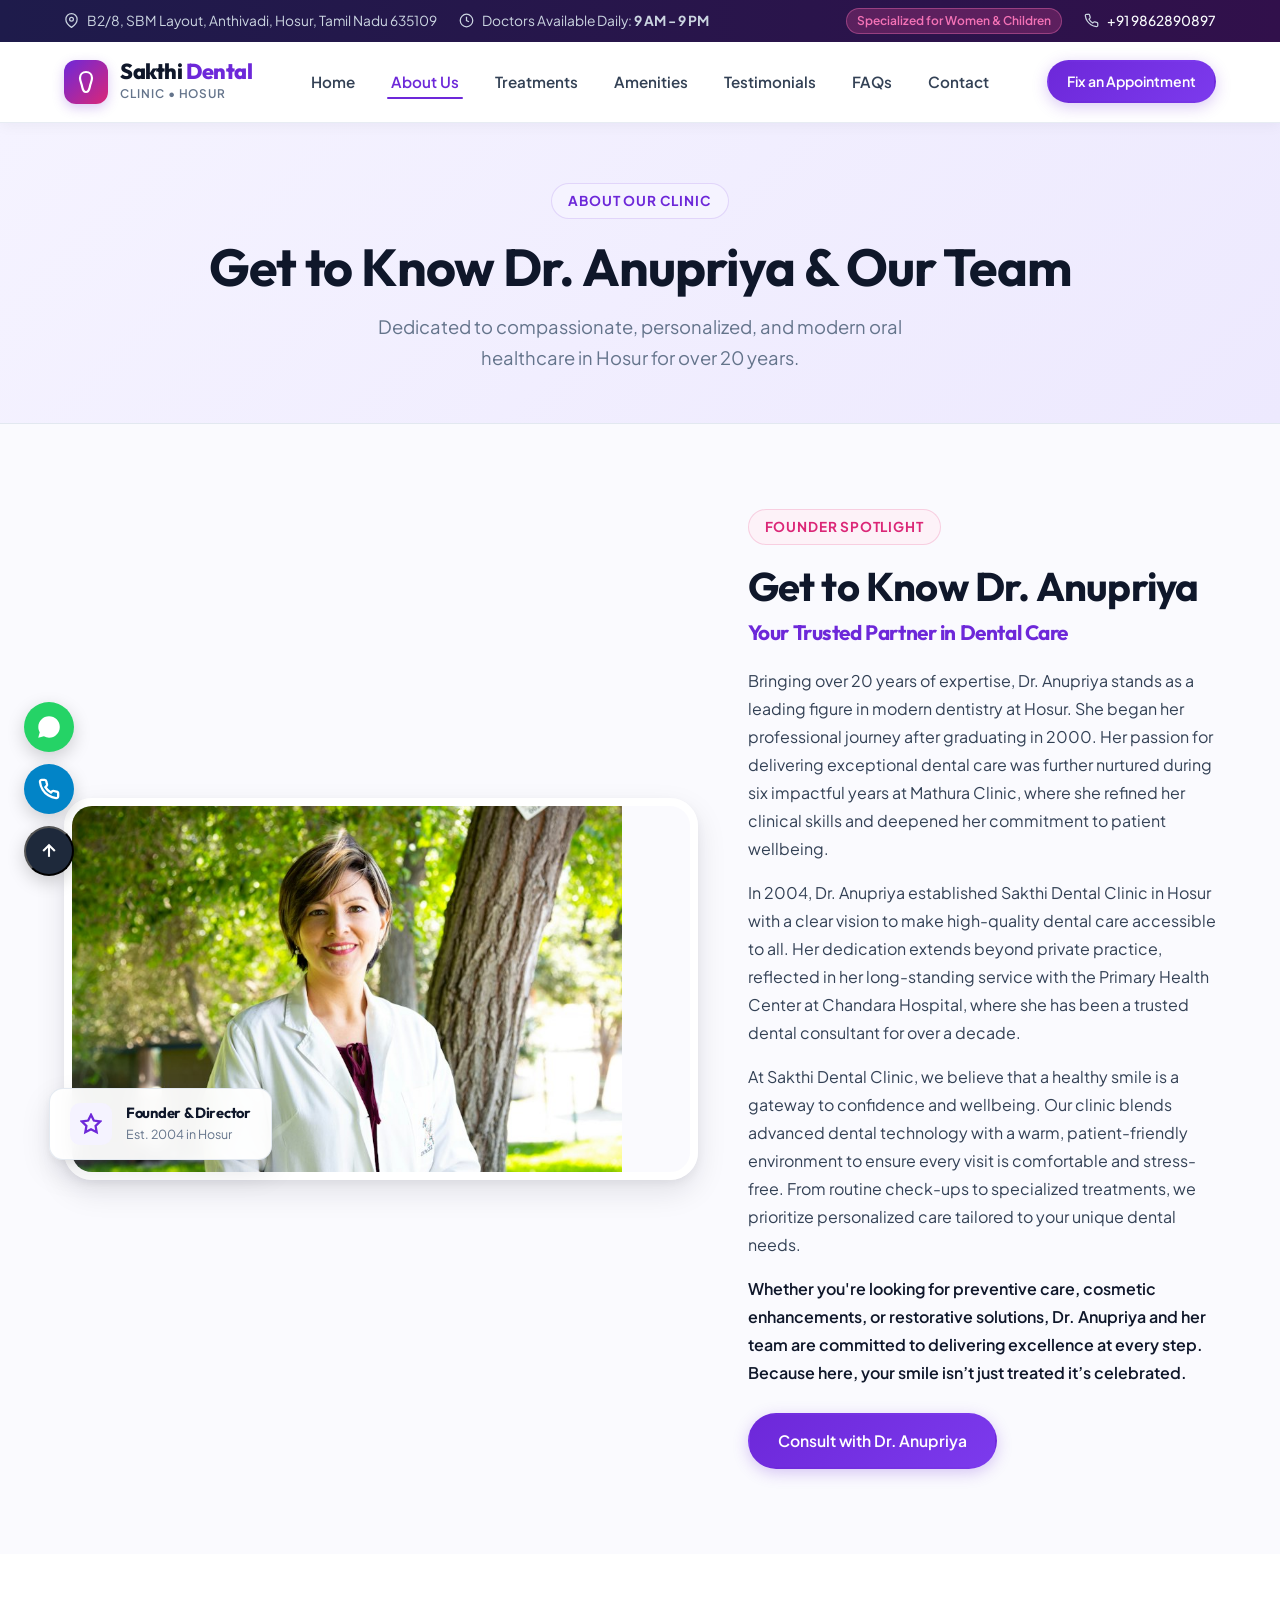
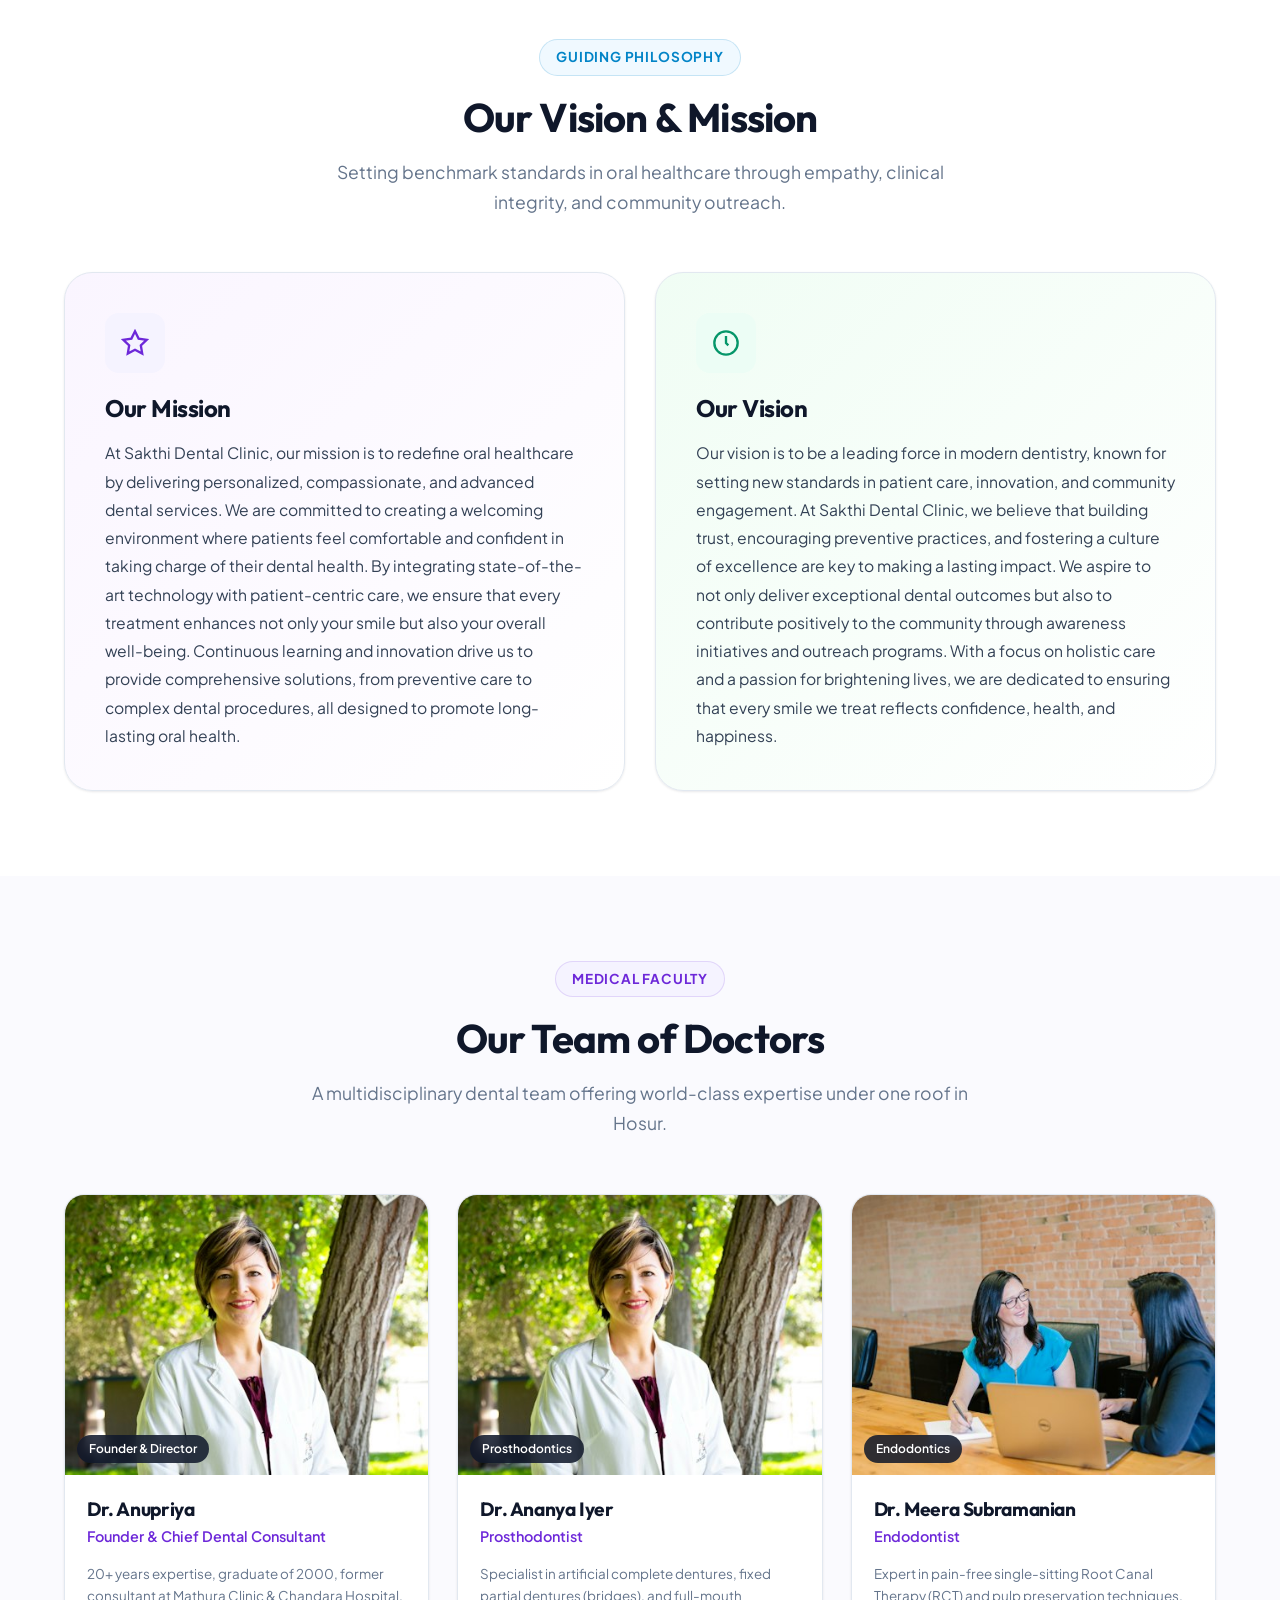
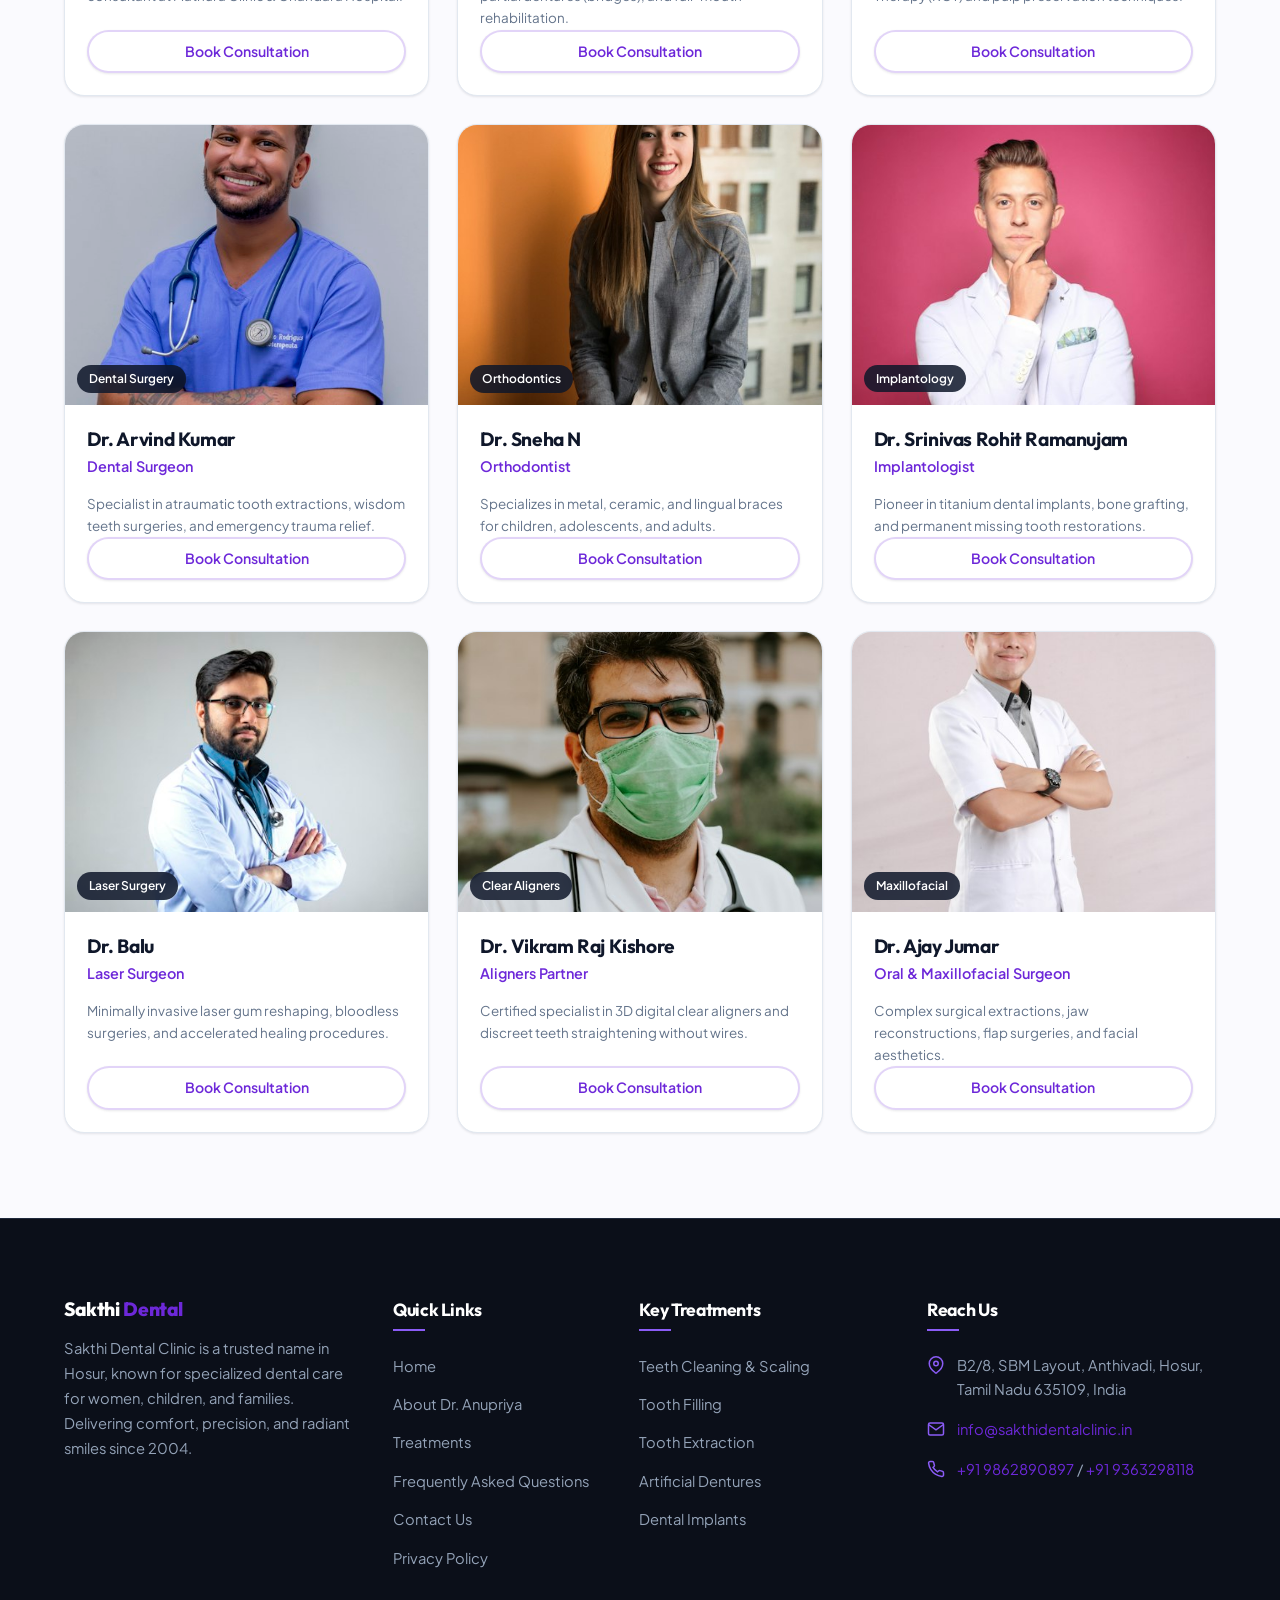
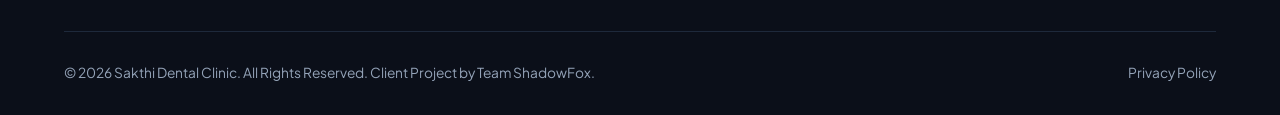
==== about.html @ 88b69bc2 "not completed" ====
<!DOCTYPE html>
<html lang="en">
<head>
  <meta charset="UTF-8">
  <meta name="viewport" content="width=device-width, initial-scale=1.0">
  <meta name="description" content="Learn about Dr. Anupriya, our vision, mission, and the expert panel of 9 dental specialists at Sakthi Dental Clinic Hosur.">
  <title>About Us | Dr. Anupriya & Specialist Dental Team | Sakthi Dental Clinic</title>

  <link rel="preconnect" href="https://fonts.googleapis.com">
  <link rel="preconnect" href="https://fonts.gstatic.com" crossorigin>
  <link href="https://fonts.googleapis.com/css2?family=Outfit:wght@500;600;700;800&family=Plus+Jakarta+Sans:wght@400;500;600;700&display=swap" rel="stylesheet">

  <link rel="stylesheet" href="assets/css/style.css">
  <link rel="icon" type="image/svg+xml" href="data:image/svg+xml,<svg xmlns='http://www.w3.org/2000/svg' viewBox='0 0 24 24' fill='%236D28D9'><path d='M12 2C8.5 2 6 4.5 6 8c0 3 1.5 5.5 2 8 .5 2.5 1 6 4 6s3.5-3.5 4-6c.5-2.5 2-5 2-8 0-3.5-2.5-6-6-6z'/></svg>">
</head>
<body>

  <!-- Top Announcement Bar -->
  <aside class="topbar" aria-label="Quick contact & clinic timings">
    <div class="container">
      <div class="topbar-content">
        <div class="topbar-left">
          <span class="topbar-item">
            <svg width="15" height="15" viewBox="0 0 24 24" fill="none" stroke="currentColor" stroke-width="2"><path d="M21 10c0 7-9 13-9 13s-9-6-9-13a9 9 0 0 1 18 0z"></path><circle cx="12" cy="10" r="3"></circle></svg>
            <span>B2/8, SBM Layout, Anthivadi, Hosur, Tamil Nadu 635109</span>
          </span>
          <span class="topbar-item">
            <svg width="15" height="15" viewBox="0 0 24 24" fill="none" stroke="currentColor" stroke-width="2"><circle cx="12" cy="12" r="10"></circle><polyline points="12 6 12 12 16 14"></polyline></svg>
            <span>Doctors Available Daily: <strong>9 AM - 9 PM</strong></span>
          </span>
        </div>
        <div class="topbar-right">
          <span class="topbar-badge">Specialized for Women & Children</span>
          <span class="topbar-item">
            <svg width="15" height="15" viewBox="0 0 24 24" fill="none" stroke="currentColor" stroke-width="2"><path d="M22 16.92v3a2 2 0 0 1-2.18 2 19.79 19.79 0 0 1-8.63-3.07 19.5 19.5 0 0 1-6-6 19.79 19.79 0 0 1-3.07-8.67A2 2 0 0 1 4.11 2h3a2 2 0 0 1 2 1.72 12.84 12.84 0 0 0 .7 2.81 2 2 0 0 1-.45 2.11L8.09 9.91a16 16 0 0 0 6 6l1.27-1.27a2 2 0 0 1 2.11-.45 12.84 12.84 0 0 0 2.81.7A2 2 0 0 1 22 16.92z"></path></svg>
            <a href="tel:+919862890897">+91 9862890897</a>
          </span>
        </div>
      </div>
    </div>
  </aside>

  <!-- Navigation -->
  <header class="navbar" role="banner">
    <div class="container">
      <div class="navbar-inner">
        <a href="index.html" class="brand-logo">
          <div class="brand-icon-wrap" aria-hidden="true">
            <svg viewBox="0 0 24 24" fill="none" stroke="currentColor" stroke-width="2.2">
              <path d="M12 2C8.5 2 6 4.5 6 8c0 3 1.5 5.5 2 8 .5 2.5 1 6 4 6s3.5-3.5 4-6c.5-2.5 2-5 2-8 0-3.5-2.5-6-6-6z"/>
            </svg>
          </div>
          <div class="brand-text">
            <span class="brand-name">Sakthi <span>Dental</span></span>
            <span class="brand-tagline">Clinic • Hosur</span>
          </div>
        </a>

        <nav role="navigation" aria-label="Primary navigation">
          <ul class="nav-links">
            <li><a href="index.html" class="nav-link">Home</a></li>
            <li><a href="about.html" class="nav-link active">About Us</a></li>
            <li><a href="treatments.html" class="nav-link">Treatments</a></li>
            <li><a href="index.html#amenities" class="nav-link">Amenities</a></li>
            <li><a href="index.html#testimonials" class="nav-link">Testimonials</a></li>
            <li><a href="faqs.html" class="nav-link">FAQs</a></li>
            <li><a href="contact.html" class="nav-link">Contact</a></li>
          </ul>
        </nav>

        <div class="nav-cta-wrap">
          <button type="button" class="btn btn-primary btn-sm" data-open-modal="appointment-modal">
            Fix an Appointment
          </button>
        </div>

        <button type="button" class="mobile-toggle" aria-label="Open navigation menu">
          <svg viewBox="0 0 24 24" fill="none" stroke="currentColor" stroke-width="2.2"><line x1="3" y1="12" x2="21" y2="12"></line><line x1="3" y1="6" x2="21" y2="6"></line><line x1="3" y1="18" x2="21" y2="18"></line></svg>
        </button>
      </div>
    </div>
  </header>

  <!-- Mobile Drawer -->
  <div class="mobile-drawer-backdrop" aria-hidden="true"></div>
  <aside class="mobile-drawer">
    <div>
      <div class="drawer-header">
        <a href="index.html" class="brand-logo">
          <span class="brand-name">Sakthi <span>Dental</span></span>
        </a>
        <button type="button" class="drawer-close" aria-label="Close menu">
          <svg width="20" height="20" viewBox="0 0 24 24" fill="none" stroke="currentColor" stroke-width="2.5"><line x1="18" y1="6" x2="6" y2="18"></line><line x1="6" y1="6" x2="18" y2="18"></line></svg>
        </button>
      </div>
      <ul class="drawer-links">
        <li><a href="index.html" class="drawer-link">Home <span>→</span></a></li>
        <li><a href="about.html" class="drawer-link active">About Us <span>→</span></a></li>
        <li><a href="treatments.html" class="drawer-link">Treatments <span>→</span></a></li>
        <li><a href="index.html#amenities" class="drawer-link">Clinic Facilities <span>→</span></a></li>
        <li><a href="index.html#testimonials" class="drawer-link">Testimonials <span>→</span></a></li>
        <li><a href="faqs.html" class="drawer-link">FAQs <span>→</span></a></li>
        <li><a href="contact.html" class="drawer-link">Contact Us <span>→</span></a></li>
        <li><a href="privacy-policy.html" class="drawer-link">Privacy Policy <span>→</span></a></li>
      </ul>
    </div>
    <div class="drawer-footer">
      <button type="button" class="btn btn-primary btn-block" data-open-modal="appointment-modal">
        Fix an Appointment
      </button>
    </div>
  </aside>

  <!-- Main Content -->
  <main id="main-content">

    <!-- Page Header Banner -->
    <section style="background: linear-gradient(135deg, #F5F3FF 0%, #EDE9FE 100%); padding: 60px 0 50px 0; border-bottom: 1px solid var(--border);">
      <div class="container text-center">
        <span class="section-badge">About Our Clinic</span>
        <h1 style="margin-bottom: 12px;">Get to Know Dr. Anupriya & Our Team</h1>
        <p style="font-size: 1.15rem; color: var(--muted); max-width: 600px; margin: 0 auto;">
          Dedicated to compassionate, personalized, and modern oral healthcare in Hosur for over 20 years.
        </p>
      </div>
    </section>

    <!-- Founder Section (Verbatim from Brief) -->
    <section class="section">
      <div class="container">
        <div class="hero-grid" style="align-items: center;">
          <div style="position: relative;">
            <div style="border-radius: var(--radius-xl); overflow: hidden; box-shadow: var(--shadow-lg); border: 8px solid #FFFFFF;">
              <img src="assets/images/dr-anupriya.jpg" alt="Dr. Anupriya, Founder of Sakthi Dental Clinic Hosur" width="550" height="520" style="object-fit: cover;">
            </div>
            <div class="floating-card" style="bottom: 20px; left: -15px;">
              <div class="floating-icon purple">
                <svg width="22" height="22" viewBox="0 0 24 24" fill="none" stroke="currentColor" stroke-width="2.5"><polygon points="12 2 15.09 8.26 22 9.27 17 14.14 18.18 21.02 12 17.77 5.82 21.02 7 14.14 2 9.27 8.91 8.26 12 2"></polygon></svg>
              </div>
              <div class="floating-text">
                <h5>Founder & Director</h5>
                <p>Est. 2004 in Hosur</p>
              </div>
            </div>
          </div>

          <div>
            <span class="section-badge pink">Founder Spotlight</span>
            <h2 style="margin-bottom: 8px;">Get to Know Dr. Anupriya</h2>
            <h3 style="color: var(--primary); font-size: 1.3rem; margin-bottom: 22px;">Your Trusted Partner in Dental Care</h3>

            <p style="margin-bottom: 16px; line-height: 1.75;">
              Bringing over 20 years of expertise, Dr. Anupriya stands as a leading figure in modern dentistry at Hosur. She began her professional journey after graduating in 2000. Her passion for delivering exceptional dental care was further nurtured during six impactful years at Mathura Clinic, where she refined her clinical skills and deepened her commitment to patient wellbeing.
            </p>
            <p style="margin-bottom: 16px; line-height: 1.75;">
              In 2004, Dr. Anupriya established Sakthi Dental Clinic in Hosur with a clear vision to make high-quality dental care accessible to all. Her dedication extends beyond private practice, reflected in her long-standing service with the Primary Health Center at Chandara Hospital, where she has been a trusted dental consultant for over a decade.
            </p>
            <p style="margin-bottom: 16px; line-height: 1.75;">
              At Sakthi Dental Clinic, we believe that a healthy smile is a gateway to confidence and wellbeing. Our clinic blends advanced dental technology with a warm, patient-friendly environment to ensure every visit is comfortable and stress-free. From routine check-ups to specialized treatments, we prioritize personalized care tailored to your unique dental needs.
            </p>
            <p style="margin-bottom: 26px; line-height: 1.75; font-weight: 600; color: var(--dark-900);">
              Whether you're looking for preventive care, cosmetic enhancements, or restorative solutions, Dr. Anupriya and her team are committed to delivering excellence at every step. Because here, your smile isn’t just treated it’s celebrated.
            </p>

            <button type="button" class="btn btn-primary" data-open-modal="appointment-modal" data-doctor="Dr. Anupriya (Founder)">
              Consult with Dr. Anupriya
            </button>
          </div>
        </div>
      </div>
    </section>

    <!-- Vision & Mission (Verbatim from Brief) -->
    <section class="section section-alt">
      <div class="container">
        <div class="section-header">
          <span class="section-badge blue">Guiding Philosophy</span>
          <h2 class="section-title">Our Vision & Mission</h2>
          <p class="section-subtitle">
            Setting benchmark standards in oral healthcare through empathy, clinical integrity, and community outreach.
          </p>
        </div>

        <div style="display: grid; grid-template-columns: repeat(auto-fit, minmax(320px, 1fr)); gap: 30px;">
          <!-- Mission Box -->
          <div style="background: linear-gradient(135deg, #FAF5FF 0%, #FFFFFF 100%); border-radius: var(--radius-xl); padding: 40px; border: 1px solid var(--border); box-shadow: var(--shadow-sm);">
            <div class="feature-icon-box purple" style="margin-bottom: 20px;">
              <svg width="28" height="28" viewBox="0 0 24 24" fill="none" stroke="currentColor" stroke-width="2"><path d="M12 2l3.09 6.26L22 9.27l-5 4.87 1.18 6.88L12 17.77l-6.18 3.25L7 14.14 2 9.27l6.91-1.01L12 2z"></path></svg>
            </div>
            <h3 style="font-size: 1.5rem; margin-bottom: 16px; color: var(--dark-900);">Our Mission</h3>
            <p style="color: var(--dark-700); line-height: 1.8; font-size: 0.98rem;">
              At Sakthi Dental Clinic, our mission is to redefine oral healthcare by delivering personalized, compassionate, and advanced dental services. We are committed to creating a welcoming environment where patients feel comfortable and confident in taking charge of their dental health. By integrating state-of-the-art technology with patient-centric care, we ensure that every treatment enhances not only your smile but also your overall well-being. Continuous learning and innovation drive us to provide comprehensive solutions, from preventive care to complex dental procedures, all designed to promote long-lasting oral health.
            </p>
          </div>

          <!-- Vision Box -->
          <div style="background: linear-gradient(135deg, #F0FDF4 0%, #FFFFFF 100%); border-radius: var(--radius-xl); padding: 40px; border: 1px solid var(--border); box-shadow: var(--shadow-sm);">
            <div class="feature-icon-box green" style="margin-bottom: 20px;">
              <svg width="28" height="28" viewBox="0 0 24 24" fill="none" stroke="currentColor" stroke-width="2"><circle cx="12" cy="12" r="10"></circle><polyline points="12 6 12 12 14 14"></polyline></svg>
            </div>
            <h3 style="font-size: 1.5rem; margin-bottom: 16px; color: var(--dark-900);">Our Vision</h3>
            <p style="color: var(--dark-700); line-height: 1.8; font-size: 0.98rem;">
              Our vision is to be a leading force in modern dentistry, known for setting new standards in patient care, innovation, and community engagement. At Sakthi Dental Clinic, we believe that building trust, encouraging preventive practices, and fostering a culture of excellence are key to making a lasting impact. We aspire to not only deliver exceptional dental outcomes but also to contribute positively to the community through awareness initiatives and outreach programs. With a focus on holistic care and a passion for brightening lives, we are dedicated to ensuring that every smile we treat reflects confidence, health, and happiness.
            </p>
          </div>
        </div>
      </div>
    </section>

    <!-- Our Team of Doctors (All 9 Doctors Verbatim) -->
    <section class="section" id="team">
      <div class="container">
        <div class="section-header">
          <span class="section-badge">Medical Faculty</span>
          <h2 class="section-title">Our Team of Doctors</h2>
          <p class="section-subtitle">
            A multidisciplinary dental team offering world-class expertise under one roof in Hosur.
          </p>
        </div>

        <div class="doctors-grid">
          <!-- Doctor 1: Dr. Anupriya -->
          <div class="doctor-card">
            <div class="doctor-image-wrap">
              <img src="assets/images/doctor-1.jpg" alt="Dr. Anupriya Founder Sakthi Dental Clinic" loading="lazy">
              <span class="doctor-badge-tag">Founder & Director</span>
            </div>
            <div class="doctor-details">
              <div>
                <h3 class="doctor-name">Dr. Anupriya</h3>
                <p class="doctor-specialty">Founder & Chief Dental Consultant</p>
                <p class="doctor-experience">20+ years expertise, graduate of 2000, former consultant at Mathura Clinic & Chandara Hospital.</p>
              </div>
              <button type="button" class="btn btn-secondary btn-sm" data-open-modal="appointment-modal" data-doctor="Dr. Anupriya (Founder)">
                Book Consultation
              </button>
            </div>
          </div>

          <!-- Doctor 2: Dr. Ananya Iyer -->
          <div class="doctor-card">
            <div class="doctor-image-wrap">
              <img src="assets/images/doctor-2.jpg" alt="Dr. Ananya Iyer Prosthodontist" loading="lazy">
              <span class="doctor-badge-tag">Prosthodontics</span>
            </div>
            <div class="doctor-details">
              <div>
                <h3 class="doctor-name">Dr. Ananya Iyer</h3>
                <p class="doctor-specialty">Prosthodontist</p>
                <p class="doctor-experience">Specialist in artificial complete dentures, fixed partial dentures (bridges), and full-mouth rehabilitation.</p>
              </div>
              <button type="button" class="btn btn-secondary btn-sm" data-open-modal="appointment-modal" data-doctor="Dr. Ananya Iyer (Prosthodontist)">
                Book Consultation
              </button>
            </div>
          </div>

          <!-- Doctor 3: Dr. Meera Subramanian -->
          <div class="doctor-card">
            <div class="doctor-image-wrap">
              <img src="assets/images/doctor-3.jpg" alt="Dr. Meera Subramanian Endodontist" loading="lazy">
              <span class="doctor-badge-tag">Endodontics</span>
            </div>
            <div class="doctor-details">
              <div>
                <h3 class="doctor-name">Dr. Meera Subramanian</h3>
                <p class="doctor-specialty">Endodontist</p>
                <p class="doctor-experience">Expert in pain-free single-sitting Root Canal Therapy (RCT) and pulp preservation techniques.</p>
              </div>
              <button type="button" class="btn btn-secondary btn-sm" data-open-modal="appointment-modal" data-doctor="Dr. Meera Subramanian (Endodontist)">
                Book Consultation
              </button>
            </div>
          </div>

          <!-- Doctor 4: Dr. Arvind Kumar -->
          <div class="doctor-card">
            <div class="doctor-image-wrap">
              <img src="assets/images/doctor-4.jpg" alt="Dr. Arvind Kumar Dental Surgeon" loading="lazy">
              <span class="doctor-badge-tag">Dental Surgery</span>
            </div>
            <div class="doctor-details">
              <div>
                <h3 class="doctor-name">Dr. Arvind Kumar</h3>
                <p class="doctor-specialty">Dental Surgeon</p>
                <p class="doctor-experience">Specialist in atraumatic tooth extractions, wisdom teeth surgeries, and emergency trauma relief.</p>
              </div>
              <button type="button" class="btn btn-secondary btn-sm" data-open-modal="appointment-modal" data-doctor="Dr. Arvind Kumar (Dental Surgeon)">
                Book Consultation
              </button>
            </div>
          </div>

          <!-- Doctor 5: Dr. Sneha N -->
          <div class="doctor-card">
            <div class="doctor-image-wrap">
              <img src="assets/images/doctor-5.jpg" alt="Dr. Sneha N Orthodontist" loading="lazy">
              <span class="doctor-badge-tag">Orthodontics</span>
            </div>
            <div class="doctor-details">
              <div>
                <h3 class="doctor-name">Dr. Sneha N</h3>
                <p class="doctor-specialty">Orthodontist</p>
                <p class="doctor-experience">Specializes in metal, ceramic, and lingual braces for children, adolescents, and adults.</p>
              </div>
              <button type="button" class="btn btn-secondary btn-sm" data-open-modal="appointment-modal" data-doctor="Dr. Sneha N (Orthodontist)">
                Book Consultation
              </button>
            </div>
          </div>

          <!-- Doctor 6: Dr. Srinivas Rohit Ramanujam -->
          <div class="doctor-card">
            <div class="doctor-image-wrap">
              <img src="assets/images/doctor-6.jpg" alt="Dr. Srinivas Rohit Ramanujam Implantologist" loading="lazy">
              <span class="doctor-badge-tag">Implantology</span>
            </div>
            <div class="doctor-details">
              <div>
                <h3 class="doctor-name">Dr. Srinivas Rohit Ramanujam</h3>
                <p class="doctor-specialty">Implantologist</p>
                <p class="doctor-experience">Pioneer in titanium dental implants, bone grafting, and permanent missing tooth restorations.</p>
              </div>
              <button type="button" class="btn btn-secondary btn-sm" data-open-modal="appointment-modal" data-doctor="Dr. Srinivas Rohit Ramanujam (Implantologist)">
                Book Consultation
              </button>
            </div>
          </div>

          <!-- Doctor 7: Dr. Balu -->
          <div class="doctor-card">
            <div class="doctor-image-wrap">
              <img src="assets/images/doctor-7.jpg" alt="Dr. Balu Laser Surgeon" loading="lazy">
              <span class="doctor-badge-tag">Laser Surgery</span>
            </div>
            <div class="doctor-details">
              <div>
                <h3 class="doctor-name">Dr. Balu</h3>
                <p class="doctor-specialty">Laser Surgeon</p>
                <p class="doctor-experience">Minimally invasive laser gum reshaping, bloodless surgeries, and accelerated healing procedures.</p>
              </div>
              <button type="button" class="btn btn-secondary btn-sm" data-open-modal="appointment-modal" data-doctor="Dr. Balu (Laser Surgeon)">
                Book Consultation
              </button>
            </div>
          </div>

          <!-- Doctor 8: Dr. Vikram Raj Kishore -->
          <div class="doctor-card">
            <div class="doctor-image-wrap">
              <img src="assets/images/doctor-8.jpg" alt="Dr. Vikram Raj Kishore Aligners Partner" loading="lazy">
              <span class="doctor-badge-tag">Clear Aligners</span>
            </div>
            <div class="doctor-details">
              <div>
                <h3 class="doctor-name">Dr. Vikram Raj Kishore</h3>
                <p class="doctor-specialty">Aligners Partner</p>
                <p class="doctor-experience">Certified specialist in 3D digital clear aligners and discreet teeth straightening without wires.</p>
              </div>
              <button type="button" class="btn btn-secondary btn-sm" data-open-modal="appointment-modal" data-doctor="Dr. Vikram Raj Kishore (Aligners Partner)">
                Book Consultation
              </button>
            </div>
          </div>

          <!-- Doctor 9: Dr. Ajay Jumar -->
          <div class="doctor-card">
            <div class="doctor-image-wrap">
              <img src="assets/images/doctor-9.jpg" alt="Dr. Ajay Jumar Oral & Maxillofacial Surgeon" loading="lazy">
              <span class="doctor-badge-tag">Maxillofacial</span>
            </div>
            <div class="doctor-details">
              <div>
                <h3 class="doctor-name">Dr. Ajay Jumar</h3>
                <p class="doctor-specialty">Oral & Maxillofacial Surgeon</p>
                <p class="doctor-experience">Complex surgical extractions, jaw reconstructions, flap surgeries, and facial aesthetics.</p>
              </div>
              <button type="button" class="btn btn-secondary btn-sm" data-open-modal="appointment-modal" data-doctor="Dr. Ajay Jumar (Oral & Maxillofacial Surgeon)">
                Book Consultation
              </button>
            </div>
          </div>
        </div>
      </div>
    </section>

  </main>

  <!-- Interactive Appointment Booking Modal -->
  <div id="appointment-modal" class="modal-overlay" role="dialog" aria-modal="true" aria-labelledby="modal-title">
    <div class="modal-card">
      <div class="modal-header">
        <h3 id="modal-title">Fix an Appointment</h3>
        <button type="button" class="modal-close-btn" data-close-modal aria-label="Close modal">
          <svg width="20" height="20" viewBox="0 0 24 24" fill="none" stroke="currentColor" stroke-width="2.5"><line x1="18" y1="6" x2="6" y2="18"></line><line x1="6" y1="6" x2="18" y2="18"></line></svg>
        </button>
      </div>

      <div class="modal-body">
        <form id="appointment-form">
          <div class="form-row">
            <div class="form-group">
              <label for="appt-name" class="form-label">Full Name <span class="required">*</span></label>
              <input type="text" id="appt-name" class="form-control" placeholder="e.g. Priya Sundaram" required>
            </div>
            <div class="form-group">
              <label for="appt-phone" class="form-label">Phone Number <span class="required">*</span></label>
              <input type="tel" id="appt-phone" class="form-control" placeholder="e.g. 9862890897" required>
            </div>
          </div>

          <div class="form-row">
            <div class="form-group">
              <label for="appt-email" class="form-label">Email Address (Optional)</label>
              <input type="email" id="appt-email" class="form-control" placeholder="name@domain.com">
            </div>
            <div class="form-group">
              <label for="appt-treatment" class="form-label">Select Treatment <span class="required">*</span></label>
              <select id="appt-treatment" class="form-control" required>
                <option value="">-- Choose Dental Service --</option>
                <option value="Teeth Cleaning & Scaling">Teeth Cleaning & Scaling</option>
                <option value="Tooth Filling">Tooth Filling</option>
                <option value="Tooth Extraction">Tooth Extraction</option>
                <option value="Artificial Complete Denture">Artificial Complete Denture</option>
                <option value="Dental Implants">Dental Implants</option>
                <option value="Laser Dentistry">Laser Dentistry</option>
                <option value="Root Canal Therapy">Root Canal Therapy</option>
                <option value="Wisdom Tooth Extraction">Wisdom Tooth Extraction</option>
                <option value="Fixed Partial Denture (Bridge)">Fixed Partial Denture (Bridge)</option>
                <option value="Teeth Whitening (Bleaching)">Teeth Whitening (Bleaching)</option>
                <option value="Veneers">Veneers</option>
                <option value="Pediatric Dentistry">Pediatric Dentistry</option>
                <option value="Flap Surgery">Flap Surgery</option>
                <option value="Orthodontic Braces">Orthodontic Braces</option>
                <option value="Clear Aligners">Clear Aligners</option>
              </select>
            </div>
          </div>

          <div class="form-row">
            <div class="form-group">
              <label for="appt-doctor" class="form-label">Preferred Doctor</label>
              <select id="appt-doctor" class="form-control">
                <option value="Any Available Specialist">Any Available Specialist</option>
                <option value="Dr. Anupriya (Founder)">Dr. Anupriya (Founder)</option>
                <option value="Dr. Ananya Iyer (Prosthodontist)">Dr. Ananya Iyer (Prosthodontist)</option>
                <option value="Dr. Meera Subramanian (Endodontist)">Dr. Meera Subramanian (Endodontist)</option>
                <option value="Dr. Arvind Kumar (Dental Surgeon)">Dr. Arvind Kumar (Dental Surgeon)</option>
                <option value="Dr. Sneha N (Orthodontist)">Dr. Sneha N (Orthodontist)</option>
                <option value="Dr. Srinivas Rohit Ramanujam (Implantologist)">Dr. Srinivas Rohit Ramanujam (Implantologist)</option>
                <option value="Dr. Balu (Laser Surgeon)">Dr. Balu (Laser Surgeon)</option>
                <option value="Dr. Vikram Raj Kishore (Aligners Partner)">Dr. Vikram Raj Kishore (Aligners Partner)</option>
                <option value="Dr. Ajay Jumar (Oral & Maxillofacial Surgeon)">Dr. Ajay Jumar (Oral & Maxillofacial)</option>
              </select>
            </div>
            <div class="form-group">
              <label for="appt-date" class="form-label">Preferred Date <span class="required">*</span></label>
              <input type="date" id="appt-date" class="form-control" required>
            </div>
          </div>

          <div class="form-group">
            <label class="form-label">Preferred Time Slot</label>
            <input type="hidden" id="appt-slot" value="Morning (9:00 AM - 12:00 PM)">
            <div class="time-slots-group">
              <button type="button" class="time-slot-btn selected" data-slot="Morning (9:00 AM - 12:00 PM)">Morning (9AM-12PM)</button>
              <button type="button" class="time-slot-btn" data-slot="Afternoon (1:00 PM - 4:00 PM)">Afternoon (1PM-4PM)</button>
              <button type="button" class="time-slot-btn" data-slot="Evening (5:00 PM - 8:00 PM)">Evening (5PM-8PM)</button>
            </div>
          </div>

          <div style="margin-top: 24px;">
            <button type="submit" class="btn btn-primary btn-block">Confirm Appointment Request</button>
          </div>
        </form>
      </div>
    </div>
  </div>

  <!-- Floating Action Buttons -->
  <aside class="floating-actions" aria-label="Quick Actions">
    <a href="https://wa.me/919862890897?text=Hello%20Sakthi%20Dental%20Clinic,%20I%20would%20like%20to%20inquire%20about%20an%20appointment." target="_blank" rel="noopener noreferrer" class="float-btn whatsapp" title="Chat on WhatsApp">
      <svg width="26" height="26" viewBox="0 0 24 24" fill="currentColor"><path d="M12.04 2c-5.46 0-9.91 4.45-9.91 9.91 0 1.75.46 3.45 1.32 4.95L2.05 22l5.25-1.38c1.45.79 3.08 1.21 4.74 1.21 5.46 0 9.91-4.45 9.91-9.91 0-2.65-1.03-5.14-2.9-7.01A9.816 9.816 0 0 0 12.04 2z"/></svg>
    </a>
    <a href="tel:+919862890897" class="float-btn call" title="Call Sakthi Dental Clinic">
      <svg width="22" height="22" viewBox="0 0 24 24" fill="none" stroke="currentColor" stroke-width="2.5"><path d="M22 16.92v3a2 2 0 0 1-2.18 2 19.79 19.79 0 0 1-8.63-3.07 19.5 19.5 0 0 1-6-6 19.79 19.79 0 0 1-3.07-8.67A2 2 0 0 1 4.11 2h3a2 2 0 0 1 2 1.72 12.84 12.84 0 0 0 .7 2.81 2 2 0 0 1-.45 2.11L8.09 9.91a16 16 0 0 0 6 6l1.27-1.27a2 2 0 0 1 2.11-.45 12.84 12.84 0 0 0 2.81.7A2 2 0 0 1 22 16.92z"></path></svg>
    </a>
    <button type="button" class="float-btn back-to-top" title="Back to Top">
      <svg width="20" height="20" viewBox="0 0 24 24" fill="none" stroke="currentColor" stroke-width="2.5"><line x1="12" y1="19" x2="12" y2="5"></line><polyline points="5 12 12 5 19 12"></polyline></svg>
    </button>
  </aside>

  <!-- Footer -->
  <footer class="footer">
    <div class="container">
      <div class="footer-grid">
        <div class="footer-col footer-about">
          <div class="brand-logo" style="margin-bottom: 16px;">
            <span class="brand-name" style="color:#FFFFFF; font-size:1.2rem;">Sakthi <span>Dental</span></span>
          </div>
          <p>
            Sakthi Dental Clinic is a trusted name in Hosur, known for specialized dental care for women, children, and families. Delivering comfort, precision, and radiant smiles since 2004.
          </p>
        </div>

        <div class="footer-col">
          <h4>Quick Links</h4>
          <ul class="footer-links">
            <li><a href="index.html">Home</a></li>
            <li><a href="about.html">About Dr. Anupriya</a></li>
            <li><a href="treatments.html">Treatments</a></li>
            <li><a href="faqs.html">Frequently Asked Questions</a></li>
            <li><a href="contact.html">Contact Us</a></li>
            <li><a href="privacy-policy.html">Privacy Policy</a></li>
          </ul>
        </div>

        <div class="footer-col">
          <h4>Key Treatments</h4>
          <ul class="footer-links">
            <li><a href="treatments.html#teeth-cleaning">Teeth Cleaning & Scaling</a></li>
            <li><a href="treatments.html#tooth-filling">Tooth Filling</a></li>
            <li><a href="treatments.html#tooth-extraction">Tooth Extraction</a></li>
            <li><a href="treatments.html#complete-denture">Artificial Dentures</a></li>
            <li><a href="treatments.html#dental-implants">Dental Implants</a></li>
          </ul>
        </div>

        <div class="footer-col">
          <h4>Reach Us</h4>
          <div class="footer-contact-item">
            <svg width="18" height="18" viewBox="0 0 24 24" fill="none" stroke="currentColor" stroke-width="2"><path d="M21 10c0 7-9 13-9 13s-9-6-9-13a9 9 0 0 1 18 0z"></path><circle cx="12" cy="10" r="3"></circle></svg>
            <span>B2/8, SBM Layout, Anthivadi, Hosur, Tamil Nadu 635109, India</span>
          </div>
          <div class="footer-contact-item">
            <svg width="18" height="18" viewBox="0 0 24 24" fill="none" stroke="currentColor" stroke-width="2"><path d="M4 4h16c1.1 0 2 .9 2 2v12c0 1.1-.9 2-2 2H4c-1.1 0-2-.9-2-2V6c0-1.1.9-2 2-2z"></path><polyline points="22,6 12,13 2,6"></polyline></svg>
            <a href="mailto:info@sakthidentalclinic.in">info@sakthidentalclinic.in</a>
          </div>
          <div class="footer-contact-item">
            <svg width="18" height="18" viewBox="0 0 24 24" fill="none" stroke="currentColor" stroke-width="2"><path d="M22 16.92v3a2 2 0 0 1-2.18 2 19.79 19.79 0 0 1-8.63-3.07 19.5 19.5 0 0 1-6-6 19.79 19.79 0 0 1-3.07-8.67A2 2 0 0 1 4.11 2h3a2 2 0 0 1 2 1.72 12.84 12.84 0 0 0 .7 2.81 2 2 0 0 1-.45 2.11L8.09 9.91a16 16 0 0 0 6 6l1.27-1.27a2 2 0 0 1 2.11-.45 12.84 12.84 0 0 0 2.81.7A2 2 0 0 1 22 16.92z"></path></svg>
            <div>
              <a href="tel:+919862890897">+91 9862890897</a> / <a href="tel:+919363298118">+91 9363298118</a>
            </div>
          </div>
        </div>
      </div>

      <div class="footer-bottom">
        <div>
          &copy; 2026 Sakthi Dental Clinic. All Rights Reserved. Client Project by Team ShadowFox.
        </div>
        <div>
          <a href="privacy-policy.html">Privacy Policy</a>
        </div>
      </div>
    </div>
  </footer>

  <script src="assets/js/main.js"></script>
</body>
</html>
---- assets/css/style.css ----
/* ==========================================================================
   Sakthi Dental Clinic - Main Stylesheet
   Client: Sakthi Dental Clinic (Hosur, Tamil Nadu)
   Design System: Soft Lavender, Calming Medical Blue, Gentle Rose & Slate
   Audience: Women, Children, Families, and Senior Citizens
   ========================================================================== */

:root {
  /* Brand Color Palette */
  --primary: #6D28D9;          /* Royal Lavender / Violet */
  --primary-hover: #5B21B6;
  --primary-light: #8B5CF6;
  --primary-subtle: #F5F3FF;
  --primary-glow: rgba(109, 40, 217, 0.15);

  --accent-blue: #0284C7;       /* Medical Dental Trust Blue */
  --accent-blue-hover: #0369A1;
  --accent-blue-subtle: #F0F9FF;

  --accent-pink: #DB2777;       /* Warm Rose Pink (Pediatric & Women Care) */
  --accent-pink-subtle: #FDF2F8;

  --success: #059669;
  --success-subtle: #ECFDF5;
  --warning: #D97706;
  --error: #DC2626;
  --error-subtle: #FEF2F2;

  /* Neutrals */
  --dark-900: #0F172A;         /* Primary Headings */
  --dark-800: #1E293B;
  --dark-700: #334155;         /* Body Text */
  --muted: #64748B;            /* Captions & Subtext */
  --border: #E2E8F0;           /* Subtle borders */
  --border-light: #F1F5F9;
  --surface: #FFFFFF;
  --surface-alt: #F8FAFC;
  --surface-tint: #FAFAFE;

  /* Typography */
  --font-main: 'Plus Jakarta Sans', system-ui, -apple-system, BlinkMacSystemFont, 'Segoe UI', Roboto, sans-serif;
  --font-display: 'Outfit', system-ui, -apple-system, sans-serif;

  /* Spacing & Borders */
  --radius-sm: 8px;
  --radius-md: 14px;
  --radius-lg: 20px;
  --radius-xl: 28px;
  --radius-full: 9999px;

  /* Shadows */
  --shadow-sm: 0 1px 3px rgba(15, 23, 42, 0.06), 0 1px 2px rgba(15, 23, 42, 0.04);
  --shadow-md: 0 4px 14px rgba(15, 23, 42, 0.08), 0 2px 6px rgba(15, 23, 42, 0.04);
  --shadow-lg: 0 12px 30px rgba(15, 23, 42, 0.10), 0 4px 10px rgba(15, 23, 42, 0.05);
  --shadow-hover: 0 18px 38px rgba(109, 40, 217, 0.14), 0 6px 14px rgba(15, 23, 42, 0.06);

  /* Transitions */
  --transition-fast: 0.2s cubic-bezier(0.4, 0, 0.2, 1);
  --transition-smooth: 0.3s cubic-bezier(0.4, 0, 0.2, 1);
  --transition-bounce: 0.4s cubic-bezier(0.175, 0.885, 0.32, 1.275);

  /* Layout */
  --container-max: 1200px;
  --header-height: 80px;
  --topbar-height: 40px;
}

/* Base Reset & Typography */
*, *::before, *::after {
  box-sizing: border-box;
  margin: 0;
  padding: 0;
}

html {
  scroll-behavior: smooth;
  font-size: 16px;
  -webkit-text-size-adjust: 100%;
}

body {
  font-family: var(--font-main);
  background-color: var(--surface-tint);
  color: var(--dark-700);
  line-height: 1.65;
  font-weight: 400;
  overflow-x: hidden;
  text-rendering: optimizeLegibility;
  -webkit-font-smoothing: antialiased;
}

h1, h2, h3, h4, h5, h6 {
  font-family: var(--font-display);
  color: var(--dark-900);
  line-height: 1.25;
  font-weight: 700;
  letter-spacing: -0.02em;
}

h1 { font-size: clamp(2rem, 4vw + 1rem, 3.25rem); }
h2 { font-size: clamp(1.75rem, 3vw + 0.5rem, 2.5rem); }
h3 { font-size: clamp(1.3rem, 2vw + 0.3rem, 1.75rem); }
h4 { font-size: 1.25rem; }

p {
  margin-bottom: 1rem;
  color: var(--dark-700);
}

p:last-child {
  margin-bottom: 0;
}

a {
  color: var(--primary);
  text-decoration: none;
  transition: var(--transition-fast);
}

a:hover {
  color: var(--primary-hover);
}

img {
  max-width: 100%;
  height: auto;
  display: block;
}

button, input, select, textarea {
  font: inherit;
}

/* Accessibility */
:focus-visible {
  outline: 3px solid var(--primary-light);
  outline-offset: 2px;
}

.skip-link {
  position: absolute;
  top: -60px;
  left: 20px;
  background: var(--primary);
  color: #fff;
  padding: 10px 18px;
  border-radius: var(--radius-sm);
  z-index: 9999;
  font-weight: 600;
  transition: top var(--transition-fast);
}
.skip-link:focus {
  top: 15px;
}

/* Layout Utilities */
.container {
  width: 100%;
  max-width: var(--container-max);
  margin-left: auto;
  margin-right: auto;
  padding-left: 24px;
  padding-right: 24px;
}

.section {
  padding: 85px 0;
  position: relative;
}

.section-alt {
  background-color: var(--surface);
}

.section-subtle {
  background-color: var(--primary-subtle);
}

.text-center { text-align: center; }
.text-left { text-align: left; }
.text-right { text-align: right; }

.section-header {
  max-width: 680px;
  margin: 0 auto 55px auto;
  text-align: center;
}

.section-badge {
  display: inline-flex;
  align-items: center;
  gap: 8px;
  background: var(--primary-subtle);
  color: var(--primary);
  padding: 6px 16px;
  border-radius: var(--radius-full);
  font-size: 0.85rem;
  font-weight: 700;
  text-transform: uppercase;
  letter-spacing: 0.06em;
  margin-bottom: 16px;
  border: 1px solid rgba(109, 40, 217, 0.15);
}

.section-badge.pink {
  background: var(--accent-pink-subtle);
  color: var(--accent-pink);
  border-color: rgba(219, 39, 119, 0.18);
}

.section-badge.blue {
  background: var(--accent-blue-subtle);
  color: var(--accent-blue);
  border-color: rgba(2, 132, 199, 0.18);
}

.section-title {
  margin-bottom: 16px;
  color: var(--dark-900);
}

.section-subtitle {
  color: var(--muted);
  font-size: 1.1rem;
  line-height: 1.7;
}

/* Buttons */
.btn {
  display: inline-flex;
  align-items: center;
  justify-content: center;
  gap: 10px;
  padding: 13px 28px;
  font-size: 0.98rem;
  font-weight: 600;
  border-radius: var(--radius-full);
  cursor: pointer;
  border: 2px solid transparent;
  transition: all var(--transition-smooth);
  text-decoration: none;
  white-space: nowrap;
}

.btn-primary {
  background: linear-gradient(135deg, var(--primary) 0%, #7C3AED 100%);
  color: #FFFFFF;
  box-shadow: 0 4px 15px rgba(109, 40, 217, 0.25);
}

.btn-primary:hover {
  background: linear-gradient(135deg, var(--primary-hover) 0%, #6D28D9 100%);
  color: #FFFFFF;
  box-shadow: 0 8px 24px rgba(109, 40, 217, 0.35);
  transform: translateY(-2px);
}

.btn-secondary {
  background: #FFFFFF;
  color: var(--primary);
  border-color: rgba(109, 40, 217, 0.2);
  box-shadow: var(--shadow-sm);
}

.btn-secondary:hover {
  background: var(--primary-subtle);
  border-color: var(--primary);
  color: var(--primary-hover);
  transform: translateY(-2px);
}

.btn-emergency {
  background: #FFF1F2;
  color: #E11D48;
  border-color: #FECDD3;
}

.btn-emergency:hover {
  background: #FFE4E6;
  color: #BE123C;
  transform: translateY(-2px);
}

.btn-sm {
  padding: 8px 18px;
  font-size: 0.88rem;
}

.btn-lg {
  padding: 16px 36px;
  font-size: 1.05rem;
}

.btn-block {
  width: 100%;
}

/* ==========================================================================
   Header & Top Announcement Bar
   ========================================================================== */
.topbar {
  background: linear-gradient(90deg, #1E1B4B 0%, #31104B 100%);
  color: #E2E8F0;
  font-size: 0.86rem;
  padding: 8px 0;
  position: relative;
  z-index: 1001;
}

.topbar-content {
  display: flex;
  justify-content: space-between;
  align-items: center;
  flex-wrap: wrap;
  gap: 12px;
}

.topbar-left, .topbar-right {
  display: flex;
  align-items: center;
  gap: 22px;
}

.topbar-item {
  display: inline-flex;
  align-items: center;
  gap: 8px;
  color: #CBD5E1;
}

.topbar-item a {
  color: #F8FAFC;
  font-weight: 500;
}

.topbar-item a:hover {
  color: #DDD6FE;
  text-decoration: underline;
}

.topbar-badge {
  background: rgba(236, 72, 153, 0.25);
  color: #F472B6;
  border: 1px solid rgba(244, 114, 182, 0.4);
  padding: 2px 10px;
  border-radius: var(--radius-full);
  font-size: 0.75rem;
  font-weight: 600;
}

/* Sticky Main Navigation */
.navbar {
  position: sticky;
  top: 0;
  width: 100%;
  background: rgba(255, 255, 255, 0.94);
  backdrop-filter: blur(14px);
  -webkit-backdrop-filter: blur(14px);
  box-shadow: 0 2px 14px rgba(15, 23, 42, 0.05);
  z-index: 1000;
  transition: all var(--transition-fast);
  border-bottom: 1px solid rgba(226, 232, 240, 0.8);
}

.navbar-inner {
  display: flex;
  align-items: center;
  justify-content: space-between;
  height: var(--header-height);
}

.brand-logo {
  display: flex;
  align-items: center;
  gap: 12px;
  text-decoration: none;
}

.brand-icon-wrap {
  width: 44px;
  height: 44px;
  background: linear-gradient(135deg, var(--primary) 0%, var(--accent-pink) 100%);
  border-radius: 12px;
  display: flex;
  align-items: center;
  justify-content: center;
  color: #fff;
  box-shadow: 0 4px 12px rgba(109, 40, 217, 0.25);
  flex-shrink: 0;
}

.brand-icon-wrap svg {
  width: 24px;
  height: 24px;
}

.brand-text {
  display: flex;
  flex-direction: column;
}

.brand-name {
  font-family: var(--font-display);
  font-size: 1.35rem;
  font-weight: 800;
  color: var(--dark-900);
  line-height: 1.1;
  letter-spacing: -0.02em;
}

.brand-name span {
  color: var(--primary);
}

.brand-tagline {
  font-size: 0.74rem;
  color: var(--muted);
  font-weight: 600;
  text-transform: uppercase;
  letter-spacing: 0.08em;
}

.nav-links {
  display: flex;
  align-items: center;
  gap: 28px;
  list-style: none;
}

.nav-link {
  font-size: 0.95rem;
  font-weight: 600;
  color: var(--dark-700);
  padding: 8px 4px;
  position: relative;
  transition: color var(--transition-fast);
}

.nav-link::after {
  content: '';
  position: absolute;
  bottom: 0;
  left: 0;
  width: 0%;
  height: 2px;
  background: var(--primary);
  border-radius: 2px;
  transition: width var(--transition-fast);
}

.nav-link:hover, .nav-link.active {
  color: var(--primary);
}

.nav-link:hover::after, .nav-link.active::after {
  width: 100%;
}

.nav-cta-wrap {
  display: flex;
  align-items: center;
  gap: 14px;
}

/* Mobile Hamburger Toggle */
.mobile-toggle {
  display: none;
  background: transparent;
  border: none;
  width: 42px;
  height: 42px;
  cursor: pointer;
  padding: 6px;
  border-radius: var(--radius-sm);
  color: var(--dark-800);
}

.mobile-toggle svg {
  width: 28px;
  height: 28px;
}

/* Mobile Offcanvas Drawer */
.mobile-drawer {
  position: fixed;
  top: 0;
  right: -100%;
  width: 85%;
  max-width: 360px;
  height: 100vh;
  background: var(--surface);
  box-shadow: -6px 0 25px rgba(0, 0, 0, 0.15);
  z-index: 1100;
  padding: 28px 24px;
  display: flex;
  flex-direction: column;
  justify-content: space-between;
  transition: right var(--transition-smooth);
  overflow-y: auto;
}

.mobile-drawer.open {
  right: 0;
}

.mobile-drawer-backdrop {
  position: fixed;
  inset: 0;
  background: rgba(15, 23, 42, 0.5);
  backdrop-filter: blur(4px);
  z-index: 1090;
  opacity: 0;
  pointer-events: none;
  transition: opacity var(--transition-fast);
}

.mobile-drawer-backdrop.open {
  opacity: 1;
  pointer-events: auto;
}

.drawer-header {
  display: flex;
  align-items: center;
  justify-content: space-between;
  padding-bottom: 20px;
  border-bottom: 1px solid var(--border);
}

.drawer-close {
  background: var(--surface-alt);
  border: none;
  width: 38px;
  height: 38px;
  border-radius: var(--radius-full);
  display: flex;
  align-items: center;
  justify-content: center;
  cursor: pointer;
  color: var(--dark-700);
}

.drawer-links {
  list-style: none;
  margin-top: 24px;
  display: flex;
  flex-direction: column;
  gap: 16px;
}

.drawer-link {
  font-size: 1.1rem;
  font-weight: 600;
  color: var(--dark-800);
  display: flex;
  align-items: center;
  justify-content: space-between;
  padding: 10px 0;
  border-bottom: 1px solid var(--border-light);
}

.drawer-link.active, .drawer-link:hover {
  color: var(--primary);
}

.drawer-footer {
  margin-top: 30px;
  padding-top: 20px;
  border-top: 1px solid var(--border);
}

/* ==========================================================================
   Hero Section
   ========================================================================== */
.hero-section {
  position: relative;
  padding: 80px 0 100px 0;
  background: radial-gradient(circle at 10% 20%, #F5F3FF 0%, #FFFFFF 60%, #F0F9FF 100%);
  overflow: hidden;
}

.hero-section::before {
  content: '';
  position: absolute;
  top: -150px;
  right: -100px;
  width: 450px;
  height: 450px;
  border-radius: 50%;
  background: radial-gradient(circle, rgba(236, 72, 153, 0.08) 0%, rgba(255, 255, 255, 0) 70%);
  z-index: 1;
}

.hero-grid {
  display: grid;
  grid-template-columns: 1.15fr 0.85fr;
  align-items: center;
  gap: 50px;
  position: relative;
  z-index: 2;
}

.hero-content {
  max-width: 620px;
}

.hero-badge-pill {
  display: inline-flex;
  align-items: center;
  gap: 10px;
  background: #FFFFFF;
  border: 1px solid rgba(109, 40, 217, 0.2);
  padding: 8px 18px;
  border-radius: var(--radius-full);
  margin-bottom: 22px;
  box-shadow: var(--shadow-sm);
  font-size: 0.88rem;
  font-weight: 600;
  color: var(--primary);
}

.hero-badge-pill svg {
  color: var(--accent-pink);
}

.hero-title {
  margin-bottom: 20px;
  color: var(--dark-900);
  line-height: 1.18;
}

.hero-title .gradient-text {
  background: linear-gradient(135deg, var(--primary) 0%, #C026D3 100%);
  -webkit-background-clip: text;
  -webkit-text-fill-color: transparent;
}

.hero-subtext {
  font-size: 1.18rem;
  color: var(--dark-700);
  margin-bottom: 34px;
  line-height: 1.7;
}

.hero-cta-group {
  display: flex;
  align-items: center;
  flex-wrap: wrap;
  gap: 16px;
  margin-bottom: 40px;
}

.hero-stats-row {
  display: grid;
  grid-template-columns: repeat(3, 1fr);
  gap: 20px;
  padding-top: 30px;
  border-top: 1px solid var(--border);
}

.stat-item {
  display: flex;
  flex-direction: column;
}

.stat-number {
  font-family: var(--font-display);
  font-size: 1.85rem;
  font-weight: 800;
  color: var(--primary);
  line-height: 1;
  margin-bottom: 4px;
}

.stat-label {
  font-size: 0.85rem;
  color: var(--muted);
  font-weight: 500;
}

/* Hero Media & Floating Badges */
.hero-media-wrap {
  position: relative;
}

.hero-image-frame {
  position: relative;
  border-radius: var(--radius-xl);
  overflow: hidden;
  box-shadow: 0 20px 45px rgba(109, 40, 217, 0.16);
  border: 8px solid #FFFFFF;
}

.hero-image-frame img {
  width: 100%;
  height: 480px;
  object-fit: cover;
  transition: transform 0.6s ease;
}

.hero-image-frame:hover img {
  transform: scale(1.03);
}

.floating-card {
  position: absolute;
  background: rgba(255, 255, 255, 0.95);
  backdrop-filter: blur(10px);
  padding: 14px 20px;
  border-radius: var(--radius-md);
  box-shadow: var(--shadow-lg);
  border: 1px solid rgba(226, 232, 240, 0.9);
  display: flex;
  align-items: center;
  gap: 14px;
  z-index: 3;
  animation: float 4s ease-in-out infinite;
}

.floating-card.card-top {
  top: 30px;
  left: -25px;
}

.floating-card.card-bottom {
  bottom: 25px;
  right: -20px;
  animation-delay: 2s;
}

@keyframes float {
  0%, 100% { transform: translateY(0); }
  50% { transform: translateY(-8px); }
}

.floating-icon {
  width: 42px;
  height: 42px;
  border-radius: 10px;
  display: flex;
  align-items: center;
  justify-content: center;
  flex-shrink: 0;
}

.floating-icon.purple { background: var(--primary-subtle); color: var(--primary); }
.floating-icon.green { background: var(--success-subtle); color: var(--success); }

.floating-text h5 {
  font-size: 0.92rem;
  font-weight: 700;
  margin-bottom: 2px;
}

.floating-text p {
  font-size: 0.78rem;
  color: var(--muted);
}

/* ==========================================================================
   Assurance Banner (Welcome Message)
   ========================================================================== */
.assurance-banner {
  background: linear-gradient(135deg, #FDF4FF 0%, #EDE9FE 50%, #E0F2FE 100%);
  border-radius: var(--radius-xl);
  padding: 44px 50px;
  position: relative;
  overflow: hidden;
  box-shadow: var(--shadow-md);
  border: 1px solid rgba(139, 92, 246, 0.2);
  margin-top: -30px;
  margin-bottom: 40px;
  z-index: 10;
}

.assurance-content {
  display: flex;
  align-items: center;
  justify-content: space-between;
  gap: 30px;
  flex-wrap: wrap;
}

.assurance-text-col {
  max-width: 650px;
}

.assurance-tag {
  display: inline-flex;
  align-items: center;
  gap: 8px;
  color: var(--primary);
  font-weight: 700;
  font-size: 0.88rem;
  text-transform: uppercase;
  letter-spacing: 0.05em;
  margin-bottom: 8px;
}

.assurance-headline {
  font-size: clamp(1.5rem, 2.5vw, 2.1rem);
  font-weight: 800;
  color: var(--dark-900);
  margin-bottom: 8px;
}

.assurance-subtext {
  font-size: 1.12rem;
  color: var(--dark-700);
  margin: 0;
}

/* ==========================================================================
   Why Choose Sakthi Dental Clinic?
   ========================================================================== */
.features-grid {
  display: grid;
  grid-template-columns: repeat(auto-fit, minmax(260px, 1fr));
  gap: 28px;
}

.feature-card {
  background: var(--surface);
  border: 1px solid var(--border);
  border-radius: var(--radius-lg);
  padding: 34px 28px;
  transition: all var(--transition-smooth);
  position: relative;
  display: flex;
  flex-direction: column;
}

.feature-card:hover {
  transform: translateY(-6px);
  box-shadow: var(--shadow-hover);
  border-color: rgba(109, 40, 217, 0.3);
}

.feature-icon-box {
  width: 60px;
  height: 60px;
  border-radius: var(--radius-md);
  display: flex;
  align-items: center;
  justify-content: center;
  margin-bottom: 22px;
  transition: transform var(--transition-fast);
}

.feature-card:hover .feature-icon-box {
  transform: scale(1.08);
}

.feature-icon-box.purple { background: var(--primary-subtle); color: var(--primary); }
.feature-icon-box.blue { background: var(--accent-blue-subtle); color: var(--accent-blue); }
.feature-icon-box.pink { background: var(--accent-pink-subtle); color: var(--accent-pink); }
.feature-icon-box.green { background: var(--success-subtle); color: var(--success); }

.feature-card h3 {
  font-size: 1.25rem;
  margin-bottom: 12px;
  color: var(--dark-900);
}

.feature-card p {
  color: var(--muted);
  font-size: 0.95rem;
  line-height: 1.6;
}

/* ==========================================================================
   Core Treatments & Services
   ========================================================================== */
.treatments-grid {
  display: grid;
  grid-template-columns: repeat(auto-fit, minmax(320px, 1fr));
  gap: 28px;
}

.treatment-card {
  background: var(--surface);
  border-radius: var(--radius-lg);
  border: 1px solid var(--border);
  padding: 30px;
  transition: all var(--transition-smooth);
  display: flex;
  flex-direction: column;
  justify-content: space-between;
  box-shadow: var(--shadow-sm);
  position: relative;
  overflow: hidden;
}

.treatment-card::before {
  content: '';
  position: absolute;
  top: 0;
  left: 0;
  width: 100%;
  height: 4px;
  background: linear-gradient(90deg, var(--primary) 0%, var(--accent-pink) 100%);
  opacity: 0;
  transition: opacity var(--transition-fast);
}

.treatment-card:hover {
  transform: translateY(-6px);
  box-shadow: var(--shadow-hover);
  border-color: rgba(109, 40, 217, 0.3);
}

.treatment-card:hover::before {
  opacity: 1;
}

.treatment-top {
  display: flex;
  align-items: flex-start;
  justify-content: space-between;
  margin-bottom: 18px;
}

.treatment-icon {
  width: 54px;
  height: 54px;
  border-radius: var(--radius-md);
  background: var(--primary-subtle);
  color: var(--primary);
  display: flex;
  align-items: center;
  justify-content: center;
}

.treatment-badge {
  font-size: 0.76rem;
  font-weight: 700;
  text-transform: uppercase;
  padding: 4px 10px;
  border-radius: var(--radius-full);
  background: var(--surface-alt);
  color: var(--muted);
}

.treatment-card h3 {
  font-size: 1.25rem;
  margin-bottom: 10px;
}

.treatment-desc {
  color: var(--muted);
  font-size: 0.95rem;
  line-height: 1.6;
  margin-bottom: 22px;
}

.treatment-footer {
  display: flex;
  align-items: center;
  justify-content: space-between;
  padding-top: 18px;
  border-top: 1px solid var(--border-light);
}

.treatment-btn-link {
  font-size: 0.9rem;
  font-weight: 700;
  color: var(--primary);
  display: inline-flex;
  align-items: center;
  gap: 6px;
  background: none;
  border: none;
  cursor: pointer;
  padding: 0;
}

.treatment-btn-link:hover {
  color: var(--primary-hover);
  gap: 9px;
}

/* ==========================================================================
   Clinic Highlights / Facilities & Amenities
   ========================================================================== */
.amenities-section {
  position: relative;
  background: #FFFFFF;
}

.amenities-grid {
  display: grid;
  grid-template-columns: repeat(auto-fit, minmax(200px, 1fr));
  gap: 22px;
}

.amenity-card {
  background: var(--surface-alt);
  border: 1px solid var(--border);
  border-radius: var(--radius-lg);
  padding: 26px 20px;
  text-align: center;
  transition: all var(--transition-smooth);
  display: flex;
  flex-direction: column;
  align-items: center;
}

.amenity-card:hover {
  background: #FFFFFF;
  border-color: var(--primary);
  box-shadow: var(--shadow-md);
  transform: translateY(-4px);
}

.amenity-icon-circle {
  width: 58px;
  height: 58px;
  border-radius: 50%;
  background: var(--primary-subtle);
  color: var(--primary);
  display: flex;
  align-items: center;
  justify-content: center;
  margin-bottom: 16px;
  box-shadow: 0 4px 10px rgba(109, 40, 217, 0.1);
}

.amenity-card h4 {
  font-size: 1.05rem;
  font-weight: 700;
  margin-bottom: 6px;
  color: var(--dark-900);
}

.amenity-card p {
  font-size: 0.86rem;
  color: var(--muted);
}

/* ==========================================================================
   Testimonials Section
   ========================================================================== */
.testimonials-grid {
  display: grid;
  grid-template-columns: repeat(auto-fit, minmax(320px, 1fr));
  gap: 28px;
}

.testimonial-card {
  background: var(--surface);
  border-radius: var(--radius-lg);
  padding: 34px;
  border: 1px solid var(--border);
  box-shadow: var(--shadow-sm);
  display: flex;
  flex-direction: column;
  justify-content: space-between;
  transition: all var(--transition-smooth);
}

.testimonial-card:hover {
  transform: translateY(-5px);
  box-shadow: var(--shadow-hover);
  border-color: rgba(109, 40, 217, 0.3);
}

.stars-row {
  display: flex;
  gap: 4px;
  color: #F59E0B;
  margin-bottom: 18px;
}

.testimonial-quote {
  font-size: 1.02rem;
  line-height: 1.7;
  color: var(--dark-800);
  font-style: italic;
  margin-bottom: 24px;
  position: relative;
}

.testimonial-author {
  display: flex;
  align-items: center;
  gap: 14px;
  padding-top: 18px;
  border-top: 1px solid var(--border-light);
}

.author-avatar {
  width: 50px;
  height: 50px;
  border-radius: 50%;
  object-fit: cover;
  border: 2px solid var(--primary-light);
}

.author-info h4 {
  font-size: 1rem;
  font-weight: 700;
  margin-bottom: 2px;
}

.author-info p {
  font-size: 0.82rem;
  color: var(--muted);
}

/* ==========================================================================
   Doctors Team Grid (About Us Page & Home Preview)
   ========================================================================== */
.doctors-grid {
  display: grid;
  grid-template-columns: repeat(auto-fill, minmax(270px, 1fr));
  gap: 28px;
}

.doctor-card {
  background: var(--surface);
  border-radius: var(--radius-lg);
  overflow: hidden;
  border: 1px solid var(--border);
  box-shadow: var(--shadow-sm);
  transition: all var(--transition-smooth);
  display: flex;
  flex-direction: column;
}

.doctor-card:hover {
  transform: translateY(-6px);
  box-shadow: var(--shadow-hover);
  border-color: rgba(109, 40, 217, 0.3);
}

.doctor-image-wrap {
  position: relative;
  height: 280px;
  overflow: hidden;
  background: var(--primary-subtle);
}

.doctor-image-wrap img {
  width: 100%;
  height: 100%;
  object-fit: cover;
  transition: transform 0.5s ease;
}

.doctor-card:hover .doctor-image-wrap img {
  transform: scale(1.05);
}

.doctor-badge-tag {
  position: absolute;
  bottom: 12px;
  left: 12px;
  background: rgba(15, 23, 42, 0.85);
  backdrop-filter: blur(6px);
  color: #FFFFFF;
  padding: 4px 12px;
  border-radius: var(--radius-full);
  font-size: 0.75rem;
  font-weight: 600;
}

.doctor-details {
  padding: 22px;
  flex-grow: 1;
  display: flex;
  flex-direction: column;
  justify-content: space-between;
}

.doctor-name {
  font-size: 1.2rem;
  font-weight: 700;
  margin-bottom: 4px;
  color: var(--dark-900);
}

.doctor-specialty {
  color: var(--primary);
  font-size: 0.9rem;
  font-weight: 600;
  margin-bottom: 14px;
}

.doctor-experience {
  font-size: 0.84rem;
  color: var(--muted);
  margin-bottom: 18px;
}

/* ==========================================================================
   Treatments Filter & Full Catalog
   ========================================================================== */
.treatments-toolbar {
  display: flex;
  flex-wrap: wrap;
  align-items: center;
  justify-content: space-between;
  gap: 18px;
  margin-bottom: 40px;
}

.filter-pills {
  display: flex;
  flex-wrap: wrap;
  gap: 10px;
}

.filter-btn {
  padding: 8px 18px;
  font-size: 0.9rem;
  font-weight: 600;
  border-radius: var(--radius-full);
  background: var(--surface);
  border: 1px solid var(--border);
  color: var(--dark-700);
  cursor: pointer;
  transition: all var(--transition-fast);
}

.filter-btn:hover, .filter-btn.active {
  background: var(--primary);
  color: #FFFFFF;
  border-color: var(--primary);
}

.search-box-wrap {
  position: relative;
  min-width: 280px;
}

.search-box-wrap input {
  width: 100%;
  padding: 10px 16px 10px 42px;
  border-radius: var(--radius-full);
  border: 1px solid var(--border);
  background: var(--surface);
  font-size: 0.92rem;
  outline: none;
  transition: border-color var(--transition-fast);
}

.search-box-wrap input:focus {
  border-color: var(--primary);
  box-shadow: 0 0 0 3px var(--primary-glow);
}

.search-box-wrap svg {
  position: absolute;
  left: 14px;
  top: 50%;
  transform: translateY(-50%);
  color: var(--muted);
  width: 18px;
  height: 18px;
}

/* ==========================================================================
   FAQ Accordion
   ========================================================================== */
.faq-container {
  max-width: 820px;
  margin: 0 auto;
}

.faq-item {
  background: var(--surface);
  border: 1px solid var(--border);
  border-radius: var(--radius-md);
  margin-bottom: 14px;
  overflow: hidden;
  transition: border-color var(--transition-fast);
}

.faq-item.active {
  border-color: var(--primary-light);
  box-shadow: var(--shadow-sm);
}

.faq-header {
  width: 100%;
  text-align: left;
  background: none;
  border: none;
  padding: 20px 24px;
  display: flex;
  align-items: center;
  justify-content: space-between;
  gap: 16px;
  cursor: pointer;
  font-family: var(--font-display);
  font-size: 1.05rem;
  font-weight: 700;
  color: var(--dark-900);
  transition: color var(--transition-fast);
}

.faq-header:hover {
  color: var(--primary);
}

.faq-icon {
  width: 24px;
  height: 24px;
  border-radius: 50%;
  background: var(--surface-alt);
  color: var(--primary);
  display: flex;
  align-items: center;
  justify-content: center;
  flex-shrink: 0;
  transition: transform var(--transition-fast);
}

.faq-item.active .faq-icon {
  transform: rotate(180deg);
  background: var(--primary-subtle);
}

.faq-body {
  max-height: 0;
  overflow: hidden;
  transition: max-height 0.35s ease-out, padding 0.35s ease;
  padding: 0 24px;
}

.faq-item.active .faq-body {
  padding: 0 24px 22px 24px;
  max-height: 400px;
}

.faq-body p {
  color: var(--dark-700);
  font-size: 0.96rem;
  line-height: 1.7;
}

/* ==========================================================================
   Contact Page & Form Layout
   ========================================================================== */
.contact-grid {
  display: grid;
  grid-template-columns: 1.15fr 0.85fr;
  gap: 40px;
  align-items: start;
}

.contact-card-box {
  background: var(--surface);
  border-radius: var(--radius-xl);
  padding: 40px;
  border: 1px solid var(--border);
  box-shadow: var(--shadow-md);
}

.form-group {
  margin-bottom: 20px;
}

.form-label {
  display: block;
  font-size: 0.9rem;
  font-weight: 600;
  color: var(--dark-900);
  margin-bottom: 8px;
}

.form-label .required {
  color: var(--error);
}

.form-control {
  width: 100%;
  padding: 12px 18px;
  border-radius: var(--radius-sm);
  border: 1px solid var(--border);
  background: var(--surface-alt);
  font-size: 0.95rem;
  color: var(--dark-900);
  transition: all var(--transition-fast);
}

.form-control:focus {
  background: #FFFFFF;
  border-color: var(--primary);
  outline: none;
  box-shadow: 0 0 0 3px var(--primary-glow);
}

.form-control.is-invalid {
  border-color: var(--error);
  background: #FEF2F2;
}

.error-feedback {
  display: none;
  font-size: 0.8rem;
  color: var(--error);
  margin-top: 5px;
}

.form-control.is-invalid + .error-feedback {
  display: block;
}

textarea.form-control {
  resize: vertical;
  min-height: 120px;
}

/* Contact Info Sidebar */
.contact-info-panel {
  background: linear-gradient(135deg, #FAF5FF 0%, #F5F3FF 100%);
  border-radius: var(--radius-xl);
  padding: 38px;
  border: 1px solid rgba(109, 40, 217, 0.15);
  box-shadow: var(--shadow-md);
}

.contact-item-row {
  display: flex;
  align-items: flex-start;
  gap: 16px;
  margin-bottom: 26px;
}

.contact-item-row:last-child {
  margin-bottom: 0;
}

.contact-icon-wrap {
  width: 46px;
  height: 46px;
  border-radius: 12px;
  background: var(--surface);
  color: var(--primary);
  display: flex;
  align-items: center;
  justify-content: center;
  flex-shrink: 0;
  box-shadow: var(--shadow-sm);
}

.contact-detail h5 {
  font-size: 0.85rem;
  font-weight: 700;
  text-transform: uppercase;
  letter-spacing: 0.05em;
  color: var(--muted);
  margin-bottom: 4px;
}

.contact-detail p, .contact-detail a {
  font-size: 1rem;
  font-weight: 500;
  color: var(--dark-800);
}

.contact-detail a:hover {
  color: var(--primary);
}

.contact-detail .bold-timings {
  font-weight: 700;
  color: var(--primary);
}

.map-embed-frame {
  margin-top: 26px;
  border-radius: var(--radius-md);
  overflow: hidden;
  border: 1px solid var(--border);
  box-shadow: var(--shadow-sm);
}

.map-embed-frame iframe {
  width: 100%;
  height: 220px;
  border: 0;
  display: block;
}

/* ==========================================================================
   Appointment Booking Modal
   ========================================================================== */
.modal-overlay {
  position: fixed;
  inset: 0;
  background: rgba(15, 23, 42, 0.65);
  backdrop-filter: blur(6px);
  z-index: 2000;
  display: flex;
  align-items: center;
  justify-content: center;
  padding: 20px;
  opacity: 0;
  pointer-events: none;
  transition: opacity var(--transition-fast);
}

.modal-overlay.open {
  opacity: 1;
  pointer-events: auto;
}

.modal-card {
  background: var(--surface);
  width: 100%;
  max-width: 620px;
  border-radius: var(--radius-xl);
  box-shadow: 0 25px 50px rgba(0, 0, 0, 0.25);
  overflow: hidden;
  transform: translateY(20px) scale(0.97);
  transition: transform var(--transition-bounce);
  max-height: 90vh;
  display: flex;
  flex-direction: column;
}

.modal-overlay.open .modal-card {
  transform: translateY(0) scale(1);
}

.modal-header {
  padding: 24px 28px;
  border-bottom: 1px solid var(--border);
  display: flex;
  align-items: center;
  justify-content: space-between;
  background: linear-gradient(135deg, var(--primary-subtle) 0%, #FFFFFF 100%);
}

.modal-header h3 {
  font-size: 1.35rem;
  color: var(--dark-900);
}

.modal-close-btn {
  background: none;
  border: none;
  cursor: pointer;
  color: var(--muted);
  width: 36px;
  height: 36px;
  display: flex;
  align-items: center;
  justify-content: center;
  border-radius: 50%;
  transition: background var(--transition-fast);
}

.modal-close-btn:hover {
  background: var(--surface-alt);
  color: var(--dark-900);
}

.modal-body {
  padding: 28px;
  overflow-y: auto;
}

.form-row {
  display: grid;
  grid-template-columns: 1fr 1fr;
  gap: 16px;
}

/* Time slot pills */
.time-slots-group {
  display: grid;
  grid-template-columns: repeat(3, 1fr);
  gap: 10px;
  margin-top: 6px;
}

.time-slot-btn {
  background: var(--surface-alt);
  border: 1px solid var(--border);
  border-radius: var(--radius-sm);
  padding: 10px 8px;
  text-align: center;
  font-size: 0.85rem;
  font-weight: 600;
  cursor: pointer;
  transition: all var(--transition-fast);
}

.time-slot-btn.selected, .time-slot-btn:hover {
  background: var(--primary);
  color: #fff;
  border-color: var(--primary);
}

/* ==========================================================================
   Toast Notifications
   ========================================================================== */
.toast-container {
  position: fixed;
  bottom: 24px;
  right: 24px;
  z-index: 3000;
  display: flex;
  flex-direction: column;
  gap: 10px;
}

.toast {
  background: #FFFFFF;
  border-radius: var(--radius-md);
  padding: 14px 20px;
  box-shadow: 0 10px 30px rgba(0, 0, 0, 0.15);
  display: flex;
  align-items: center;
  gap: 12px;
  min-width: 300px;
  max-width: 420px;
  border-left: 4px solid var(--primary);
  animation: slideInRight 0.3s ease forwards;
}

.toast.success { border-left-color: var(--success); }
.toast.error { border-left-color: var(--error); }

@keyframes slideInRight {
  from { transform: translateX(100%); opacity: 0; }
  to { transform: translateX(0); opacity: 1; }
}

/* ==========================================================================
   Floating Action Buttons (Quick Call & WhatsApp)
   ========================================================================== */
.floating-actions {
  position: fixed;
  bottom: 24px;
  left: 24px;
  z-index: 990;
  display: flex;
  flex-direction: column;
  gap: 12px;
}

.float-btn {
  width: 50px;
  height: 50px;
  border-radius: 50%;
  display: flex;
  align-items: center;
  justify-content: center;
  color: #FFFFFF;
  box-shadow: 0 6px 18px rgba(0, 0, 0, 0.18);
  transition: all var(--transition-fast);
  text-decoration: none;
}

.float-btn.whatsapp { background: #25D366; }
.float-btn.call { background: var(--accent-blue); }
.float-btn.back-to-top {
  background: var(--dark-800);
  opacity: 0;
  pointer-events: none;
}
.float-btn.back-to-top.visible {
  opacity: 1;
  pointer-events: auto;
}

.float-btn:hover {
  transform: scale(1.1);
  color: #FFFFFF;
}

/* ==========================================================================
   Footer
   ========================================================================== */
.footer {
  background: #0B0F19;
  color: #94A3B8;
  padding: 80px 0 30px 0;
  border-top: 1px solid #1E293B;
}

.footer-grid {
  display: grid;
  grid-template-columns: 1.4fr 1fr 1.2fr 1.4fr;
  gap: 40px;
  margin-bottom: 60px;
}

.footer-col h4 {
  color: #FFFFFF;
  font-size: 1.1rem;
  margin-bottom: 22px;
  position: relative;
  padding-bottom: 10px;
}

.footer-col h4::after {
  content: '';
  position: absolute;
  bottom: 0;
  left: 0;
  width: 32px;
  height: 2px;
  background: var(--primary-light);
}

.footer-about p {
  color: #94A3B8;
  font-size: 0.92rem;
  line-height: 1.7;
  margin-bottom: 20px;
}

.footer-links {
  list-style: none;
  display: flex;
  flex-direction: column;
  gap: 12px;
}

.footer-links a {
  color: #94A3B8;
  font-size: 0.92rem;
  transition: color var(--transition-fast);
  display: inline-flex;
  align-items: center;
  gap: 8px;
}

.footer-links a:hover {
  color: #FFFFFF;
  transform: translateX(4px);
}

.footer-contact-item {
  display: flex;
  align-items: flex-start;
  gap: 12px;
  margin-bottom: 16px;
  font-size: 0.92rem;
}

.footer-contact-item svg {
  color: var(--primary-light);
  flex-shrink: 0;
  margin-top: 3px;
}

.footer-social-links {
  display: flex;
  align-items: center;
  gap: 12px;
  margin-top: 20px;
}

.social-link-icon {
  width: 38px;
  height: 38px;
  border-radius: 50%;
  background: #1E293B;
  color: #E2E8F0;
  display: flex;
  align-items: center;
  justify-content: center;
  transition: all var(--transition-fast);
}

.social-link-icon:hover {
  background: var(--primary);
  color: #FFFFFF;
  transform: translateY(-3px);
}

.footer-bottom {
  padding-top: 30px;
  border-top: 1px solid #1E293B;
  display: flex;
  justify-content: space-between;
  align-items: center;
  flex-wrap: wrap;
  gap: 16px;
  font-size: 0.86rem;
}

.footer-bottom a {
  color: #94A3B8;
}

.footer-bottom a:hover {
  color: #FFFFFF;
}

/* ==========================================================================
   Responsive Breakpoints
   ========================================================================== */
@media (max-width: 1024px) {
  .hero-grid {
    grid-template-columns: 1fr;
    gap: 40px;
  }
  .hero-media-wrap {
    max-width: 550px;
    margin: 0 auto;
  }
  .contact-grid {
    grid-template-columns: 1fr;
  }
  .footer-grid {
    grid-template-columns: 1fr 1fr;
  }
}

@media (max-width: 768px) {
  .topbar {
    display: none;
  }
  .nav-links, .nav-cta-wrap {
    display: none;
  }
  .mobile-toggle {
    display: flex;
    align-items: center;
    justify-content: center;
  }
  .section {
    padding: 60px 0;
  }
  .assurance-banner {
    padding: 30px 24px;
    border-radius: var(--radius-lg);
  }
  .hero-stats-row {
    grid-template-columns: repeat(3, 1fr);
    gap: 10px;
  }
  .stat-number {
    font-size: 1.5rem;
  }
  .form-row {
    grid-template-columns: 1fr;
  }
  .time-slots-group {
    grid-template-columns: 1fr;
  }
  .footer-grid {
    grid-template-columns: 1fr;
    gap: 30px;
  }
  .footer-bottom {
    flex-direction: column;
    text-align: center;
  }
}

@media (max-width: 480px) {
  .hero-title {
    font-size: 1.95rem;
  }
  .btn {
    width: 100%;
  }
  .hero-cta-group {
    flex-direction: column;
    width: 100%;
  }
  .floating-card {
    display: none;
  }
  .hero-image-frame img {
    height: 340px;
  }
}
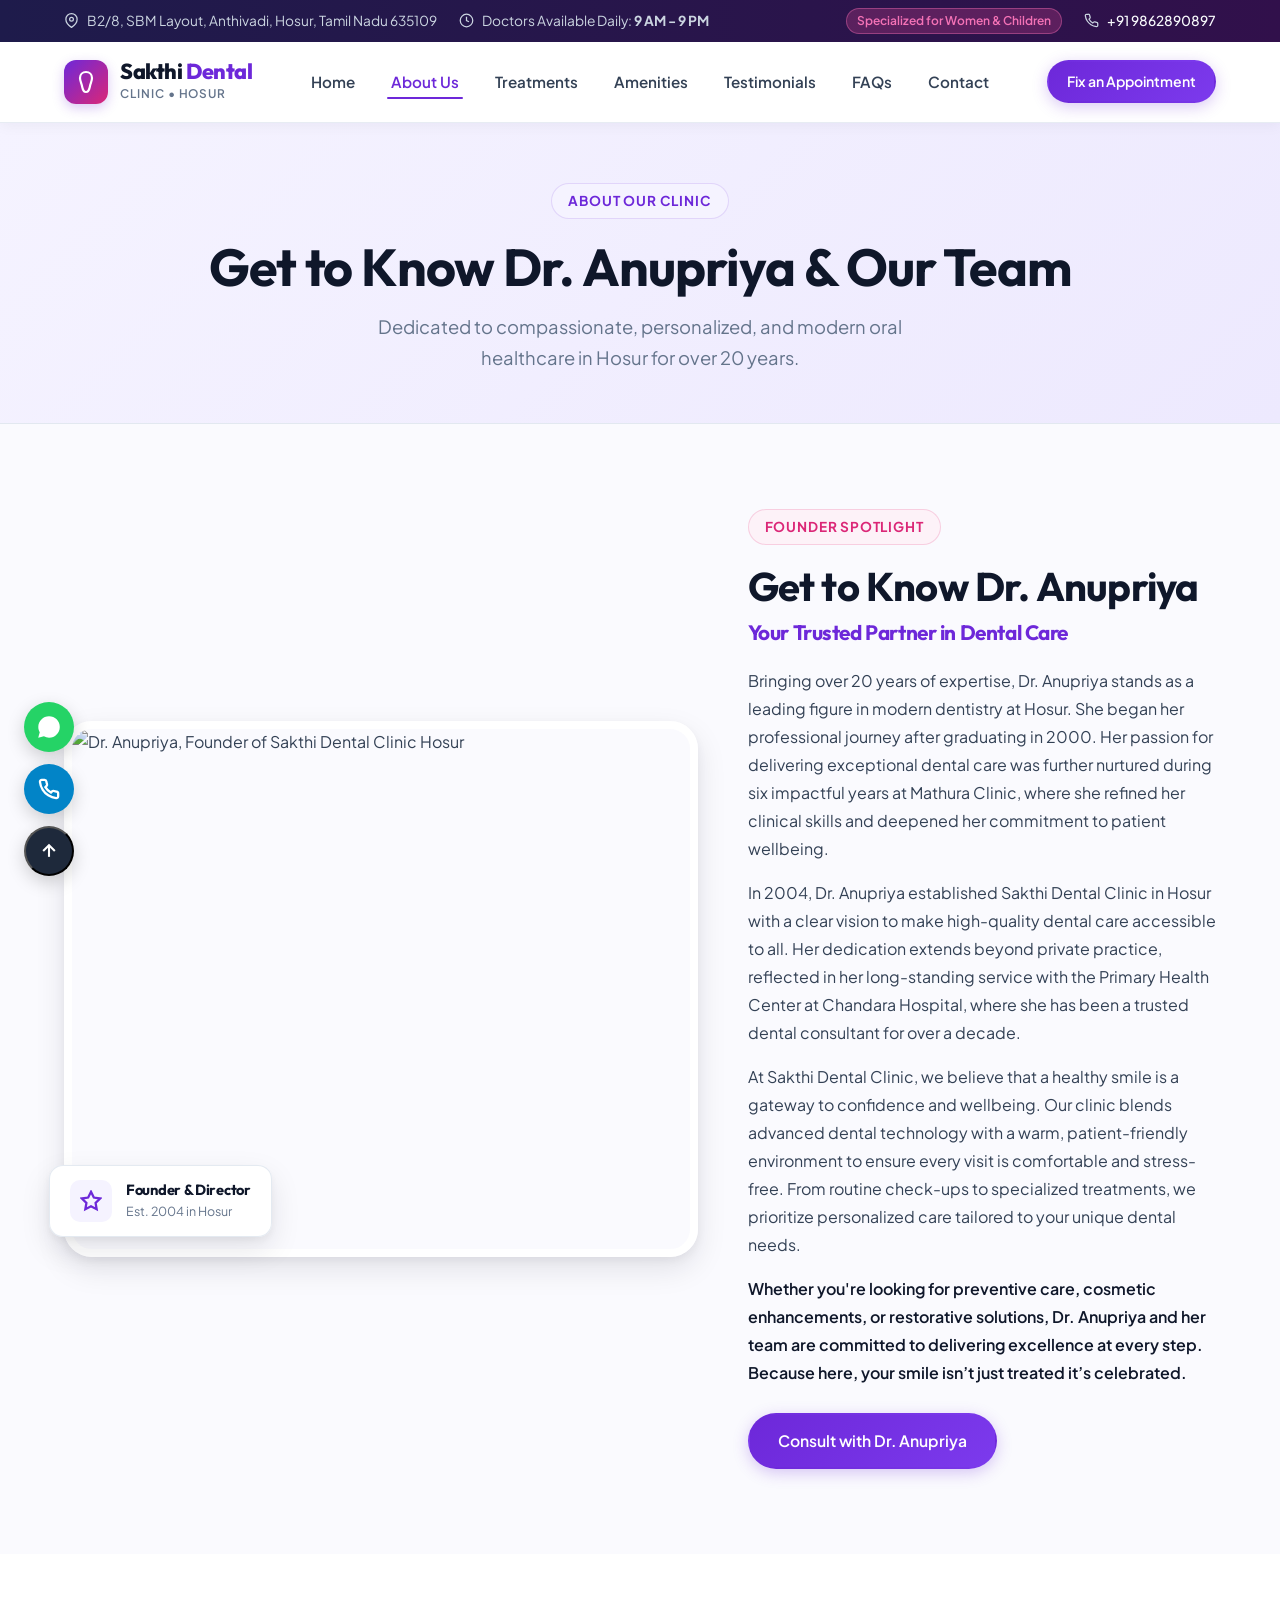
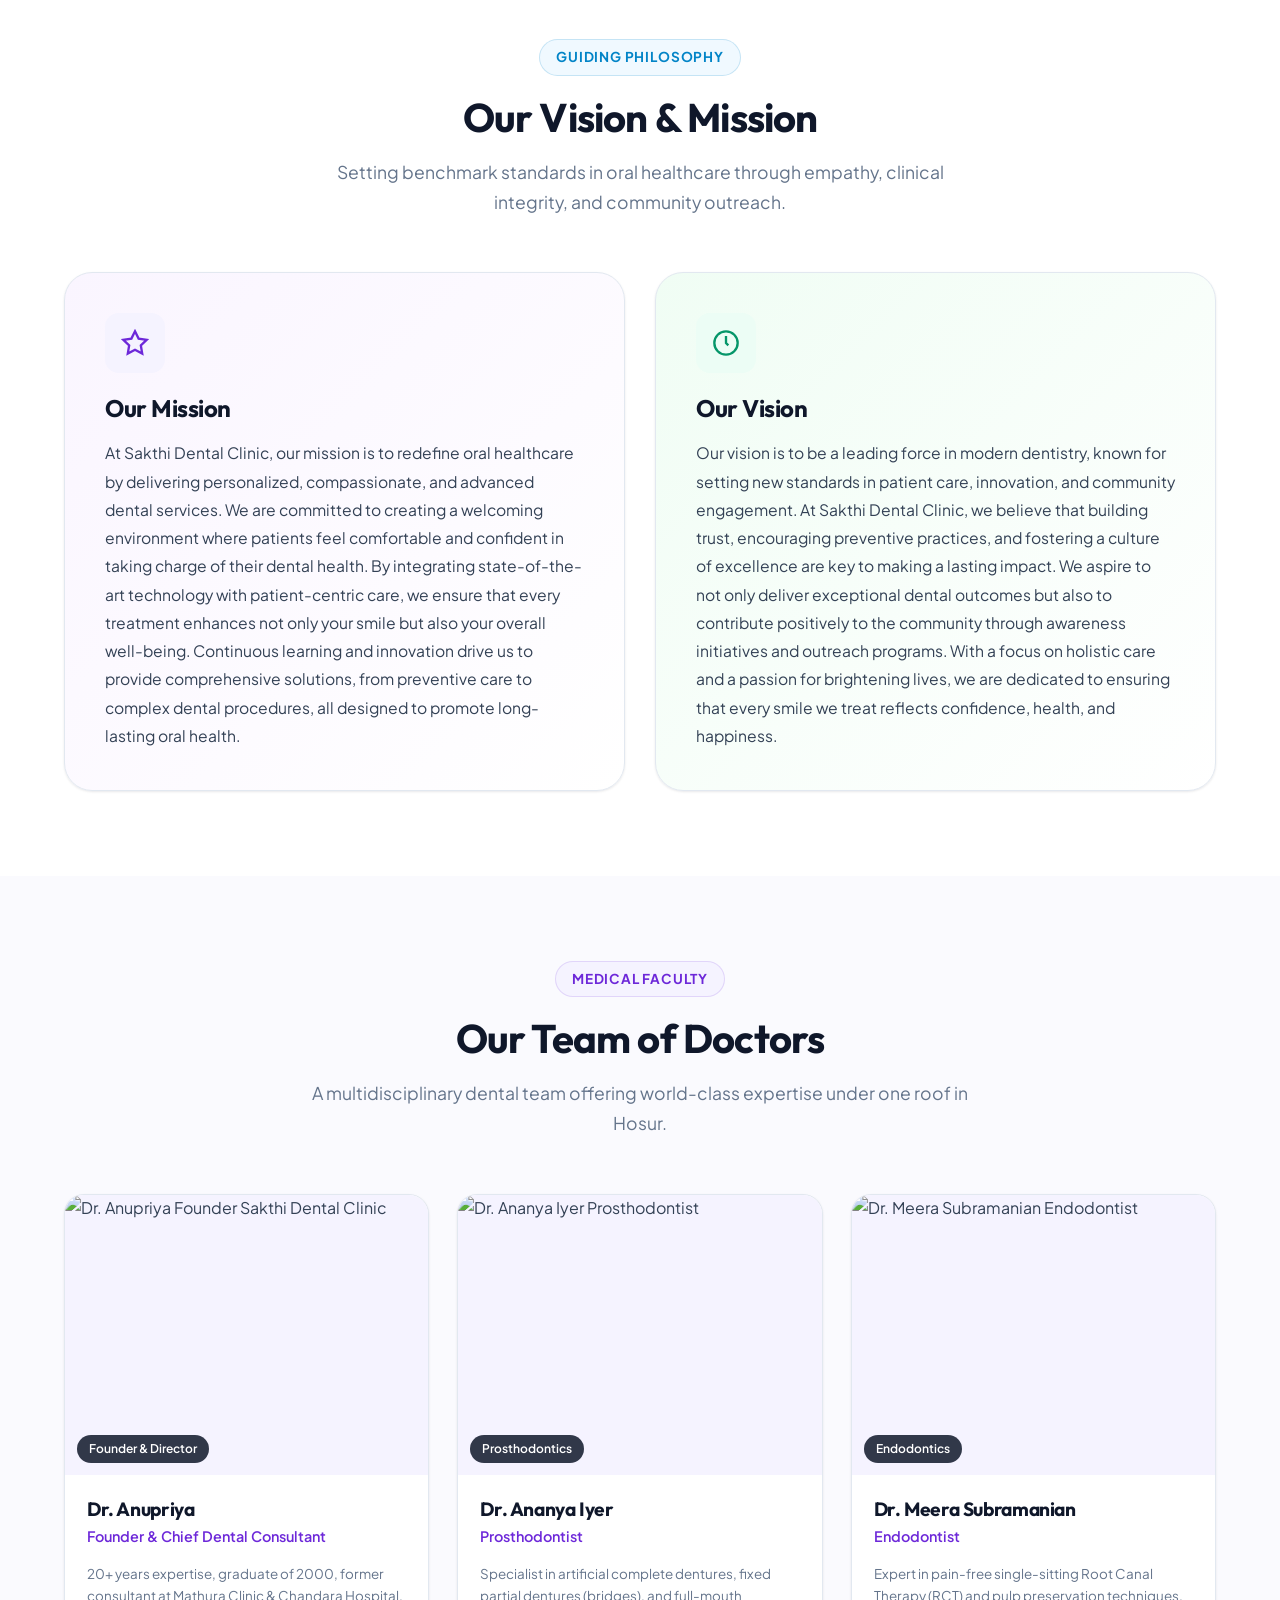
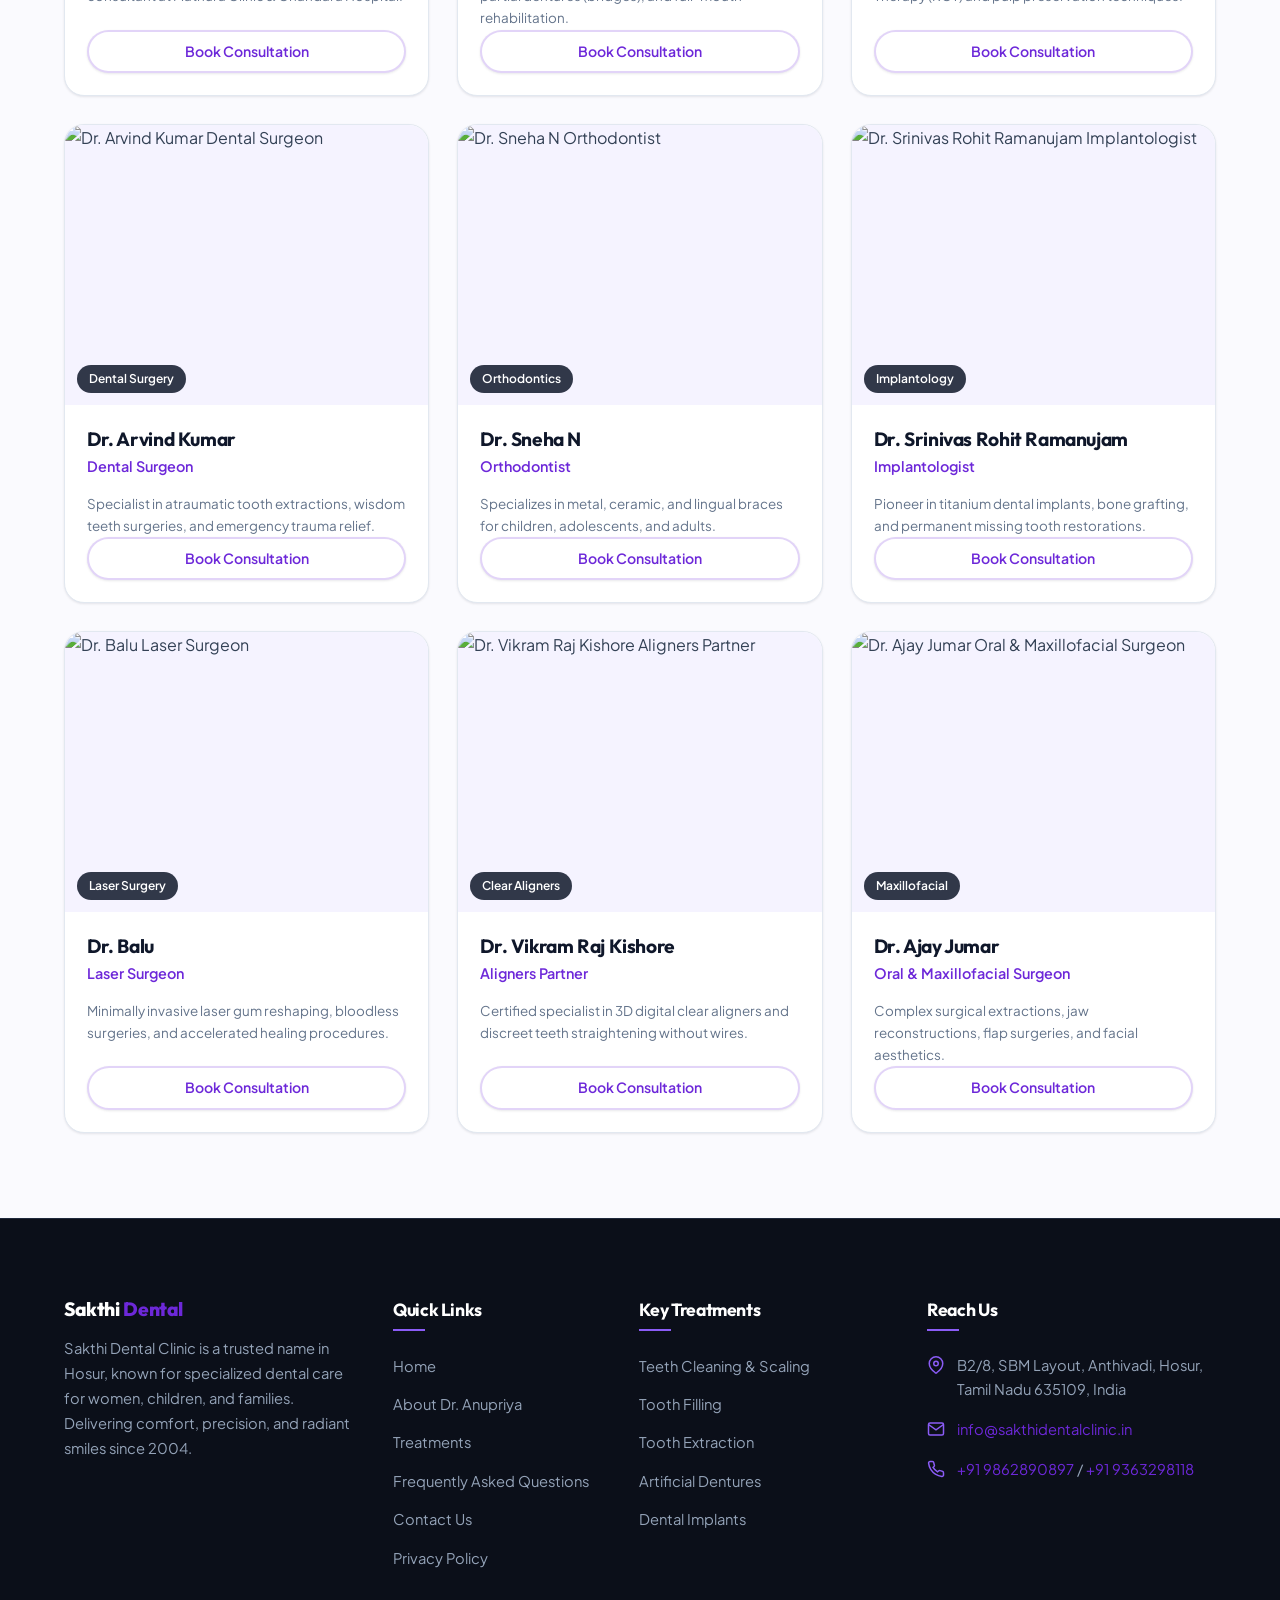
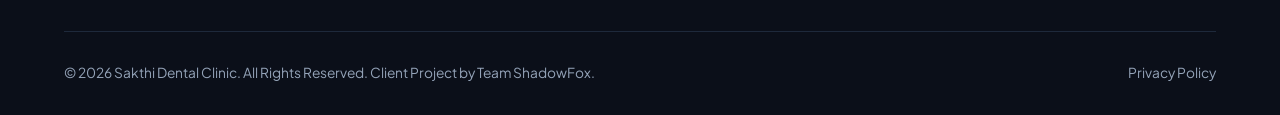
==== commit 264f4770: "completed" ====
--- a/about.html
+++ b/about.html
@@ -131,7 +131,7 @@
         <div class="hero-grid" style="align-items: center;">
           <div style="position: relative;">
             <div style="border-radius: var(--radius-xl); overflow: hidden; box-shadow: var(--shadow-lg); border: 8px solid #FFFFFF;">
-              <img src="assets/images/dr-anupriya.jpg" alt="Dr. Anupriya, Founder of Sakthi Dental Clinic Hosur" width="550" height="520" style="object-fit: cover;">
+              <img src="https://images.unsplash.com/photo-1559839734-2b71ea197ec2?auto=format&fit=crop&w=900&q=80" alt="Dr. Anupriya, Founder of Sakthi Dental Clinic Hosur" width="550" height="520" style="object-fit: cover;">
             </div>
             <div class="floating-card" style="bottom: 20px; left: -15px;">
               <div class="floating-icon purple">
@@ -222,7 +222,7 @@
           <!-- Doctor 1: Dr. Anupriya -->
           <div class="doctor-card">
             <div class="doctor-image-wrap">
-              <img src="assets/images/doctor-1.jpg" alt="Dr. Anupriya Founder Sakthi Dental Clinic" loading="lazy">
+              <img src="https://ui-avatars.com/api/?name=Anupriya&background=6D28D9&color=fff&size=400" alt="Dr. Anupriya Founder Sakthi Dental Clinic" loading="lazy">
               <span class="doctor-badge-tag">Founder & Director</span>
             </div>
             <div class="doctor-details">
@@ -240,7 +240,7 @@
           <!-- Doctor 2: Dr. Ananya Iyer -->
           <div class="doctor-card">
             <div class="doctor-image-wrap">
-              <img src="assets/images/doctor-2.jpg" alt="Dr. Ananya Iyer Prosthodontist" loading="lazy">
+              <img src="https://ui-avatars.com/api/?name=Ananya+Iyer&background=0284C7&color=fff&size=400" alt="Dr. Ananya Iyer Prosthodontist" loading="lazy">
               <span class="doctor-badge-tag">Prosthodontics</span>
             </div>
             <div class="doctor-details">
@@ -258,7 +258,7 @@
           <!-- Doctor 3: Dr. Meera Subramanian -->
           <div class="doctor-card">
             <div class="doctor-image-wrap">
-              <img src="assets/images/doctor-3.jpg" alt="Dr. Meera Subramanian Endodontist" loading="lazy">
+              <img src="https://ui-avatars.com/api/?name=Meera+Subramanian&background=DB2777&color=fff&size=400" alt="Dr. Meera Subramanian Endodontist" loading="lazy">
               <span class="doctor-badge-tag">Endodontics</span>
             </div>
             <div class="doctor-details">
@@ -276,7 +276,7 @@
           <!-- Doctor 4: Dr. Arvind Kumar -->
           <div class="doctor-card">
             <div class="doctor-image-wrap">
-              <img src="assets/images/doctor-4.jpg" alt="Dr. Arvind Kumar Dental Surgeon" loading="lazy">
+              <img src="https://ui-avatars.com/api/?name=Arvind+Kumar&background=059669&color=fff&size=400" alt="Dr. Arvind Kumar Dental Surgeon" loading="lazy">
               <span class="doctor-badge-tag">Dental Surgery</span>
             </div>
             <div class="doctor-details">
@@ -294,7 +294,7 @@
           <!-- Doctor 5: Dr. Sneha N -->
           <div class="doctor-card">
             <div class="doctor-image-wrap">
-              <img src="assets/images/doctor-5.jpg" alt="Dr. Sneha N Orthodontist" loading="lazy">
+              <img src="https://ui-avatars.com/api/?name=Sneha+N&background=7C3AED&color=fff&size=400" alt="Dr. Sneha N Orthodontist" loading="lazy">
               <span class="doctor-badge-tag">Orthodontics</span>
             </div>
             <div class="doctor-details">
@@ -312,7 +312,7 @@
           <!-- Doctor 6: Dr. Srinivas Rohit Ramanujam -->
           <div class="doctor-card">
             <div class="doctor-image-wrap">
-              <img src="assets/images/doctor-6.jpg" alt="Dr. Srinivas Rohit Ramanujam Implantologist" loading="lazy">
+              <img src="https://ui-avatars.com/api/?name=Srinivas+Rohit&background=0369A1&color=fff&size=400" alt="Dr. Srinivas Rohit Ramanujam Implantologist" loading="lazy">
               <span class="doctor-badge-tag">Implantology</span>
             </div>
             <div class="doctor-details">
@@ -330,7 +330,7 @@
           <!-- Doctor 7: Dr. Balu -->
           <div class="doctor-card">
             <div class="doctor-image-wrap">
-              <img src="assets/images/doctor-7.jpg" alt="Dr. Balu Laser Surgeon" loading="lazy">
+              <img src="https://ui-avatars.com/api/?name=Balu&background=0F766E&color=fff&size=400" alt="Dr. Balu Laser Surgeon" loading="lazy">
               <span class="doctor-badge-tag">Laser Surgery</span>
             </div>
             <div class="doctor-details">
@@ -348,7 +348,7 @@
           <!-- Doctor 8: Dr. Vikram Raj Kishore -->
           <div class="doctor-card">
             <div class="doctor-image-wrap">
-              <img src="assets/images/doctor-8.jpg" alt="Dr. Vikram Raj Kishore Aligners Partner" loading="lazy">
+              <img src="https://ui-avatars.com/api/?name=Vikram+Raj&background=BE185D&color=fff&size=400" alt="Dr. Vikram Raj Kishore Aligners Partner" loading="lazy">
               <span class="doctor-badge-tag">Clear Aligners</span>
             </div>
             <div class="doctor-details">
@@ -366,7 +366,7 @@
           <!-- Doctor 9: Dr. Ajay Jumar -->
           <div class="doctor-card">
             <div class="doctor-image-wrap">
-              <img src="assets/images/doctor-9.jpg" alt="Dr. Ajay Jumar Oral & Maxillofacial Surgeon" loading="lazy">
+              <img src="https://ui-avatars.com/api/?name=Ajay+Jumar&background=1E293B&color=fff&size=400" alt="Dr. Ajay Jumar Oral & Maxillofacial Surgeon" loading="lazy">
               <span class="doctor-badge-tag">Maxillofacial</span>
             </div>
             <div class="doctor-details">
--- a/assets/css/style.css
+++ b/assets/css/style.css
@@ -1856,6 +1856,57 @@
   }
 }
 
+.privacy-article {
+  max-width: 860px;
+  margin: 0 auto;
+  background: var(--surface);
+  border: 1px solid var(--border);
+  border-radius: var(--radius-xl);
+  padding: 48px 44px;
+  box-shadow: var(--shadow-sm);
+}
+
+.privacy-article h2 {
+  font-size: 1.35rem;
+  margin: 32px 0 12px;
+  color: var(--dark-900);
+}
+
+.privacy-article h2:first-of-type {
+  margin-top: 0;
+}
+
+.privacy-article p,
+.privacy-article li {
+  color: var(--dark-700);
+  line-height: 1.75;
+}
+
+.privacy-article ul {
+  margin: 0 0 16px 22px;
+}
+
+.privacy-article li {
+  margin-bottom: 8px;
+}
+
+.contact-success {
+  display: none;
+  background: var(--success-subtle);
+  border: 1px solid #A7F3D0;
+  color: #065F46;
+  border-radius: var(--radius-md);
+  padding: 16px 18px;
+  margin-bottom: 20px;
+  font-weight: 600;
+}
+
+.page-banner {
+  background: linear-gradient(135deg, #F5F3FF 0%, #EDE9FE 100%);
+  padding: 60px 0 50px;
+  border-bottom: 1px solid var(--border);
+}
+
 @media (max-width: 480px) {
   .hero-title {
     font-size: 1.95rem;
@@ -1873,4 +1924,7 @@
   .hero-image-frame img {
     height: 340px;
   }
-}
+  .privacy-article {
+    padding: 28px 20px;
+  }
+}
